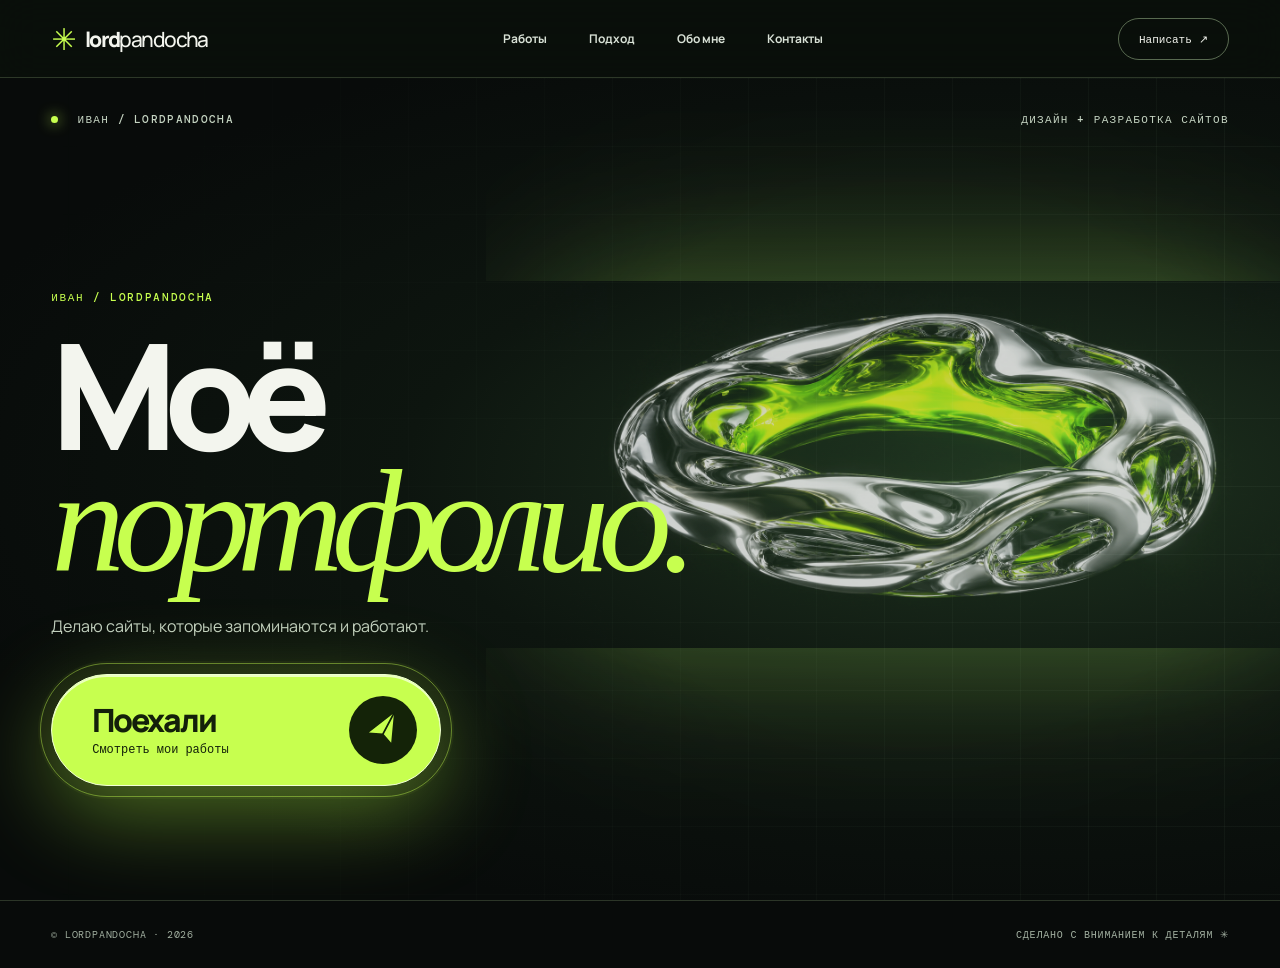
==== index.html @ b9066676 "Refine portfolio journey, flight animation and about visuals" ====
<!doctype html>
<html lang="ru">
<head>
  <meta charset="utf-8"><meta name="viewport" content="width=device-width, initial-scale=1"><meta name="theme-color" content="#080b0a">
  <meta name="description" content="Портфолио Ивана LordPandocha: дизайн и разработка сайтов. Работы WhiteGlow и ChistoDoma.">
  <title>LordPandocha — портфолио Ивана</title>
  <link rel="preconnect" href="https://fonts.googleapis.com"><link rel="preconnect" href="https://fonts.gstatic.com" crossorigin>
  <link href="https://fonts.googleapis.com/css2?family=DM+Mono:wght@400;500&family=Manrope:wght@400;500;600;700;800&display=swap" rel="stylesheet">
  <link rel="stylesheet" href="site.css?v=7"><script src="site.js?v=7" defer></script>
</head>
<body class="page-home">
  <a class="skip-link" href="#main">К содержанию</a>
  <header class="site-header"><a class="brand" href="index.html" aria-label="LordPandocha — главная"><span class="brand-star">✳</span>lord<span>pandocha</span></a><nav aria-label="Основная навигация"><a href="works.html">Работы</a><a href="approach.html">Подход</a><a href="about.html">Обо мне</a><a href="contact.html">Контакты</a></nav><a class="header-cta" href="https://t.me/LordPandocha" target="_blank" rel="noopener noreferrer">Написать ↗</a></header>
  <main id="main">
    <section class="home-hero" aria-labelledby="home-title">
      <div class="home-grid" aria-hidden="true"></div><div class="home-art" aria-hidden="true"><img src="hero-art.png" alt="" fetchpriority="high"></div>
      <div class="home-topline"><span><i></i> Иван / LordPandocha</span><span>Дизайн + разработка сайтов</span></div>
      <div class="home-center"><span class="overline">Иван / LordPandocha</span><h1 id="home-title">Моё<br><em>портфолио.</em></h1><p>Делаю сайты, которые запоминаются и работают.</p><a class="go-button" id="go-button" href="works.html" aria-label="Поехали — открыть мои работы"><span class="go-label"><strong>Поехали</strong><small>Смотреть мои работы</small></span><span class="go-plane" aria-hidden="true"><svg viewBox="0 0 64 64" fill="none"><path d="M8 31 56 8 41 56 31 38 8 31Z" fill="currentColor"/><path d="M31 38 56 8" stroke="#102008" stroke-width="3" stroke-linecap="round"/></svg></span></a></div>
    </section>
  </main>
  <footer class="site-footer"><span>© LordPandocha · 2026</span><span>Сделано с вниманием к деталям ✳</span></footer>
</body>
</html>
---- site.css ----
:root{--bg:#080b0a;--panel:#111a14;--ink:#f3f5ee;--muted:#a7b6a8;--lime:#c7ff4f;--line:#b5d69836;--mono:"DM Mono",monospace;--font:Manrope,system-ui,sans-serif}
*,*::before,*::after{box-sizing:border-box}html{scroll-behavior:smooth}body{margin:0;min-width:280px;background:var(--bg);color:var(--ink);font-family:var(--font);overflow-x:hidden}a{color:inherit}button{font:inherit}img{max-width:100%}:focus-visible{outline:2px solid var(--lime);outline-offset:5px}.skip-link{position:fixed;z-index:110;top:-80px;left:14px;padding:12px 18px;background:var(--lime);color:#0a1208;border-radius:12px}.skip-link:focus{top:12px}
.site-header{position:sticky;top:0;z-index:80;display:flex;align-items:center;justify-content:space-between;gap:22px;min-height:78px;padding:0 max(4vw,22px);border-bottom:1px solid var(--line);background:#0a100ce8;backdrop-filter:blur(20px)}.brand{display:inline-flex;align-items:center;text-decoration:none;font-size:21px;font-weight:800;letter-spacing:-.075em;white-space:nowrap}.brand>span:last-child{font-weight:500}.brand-star{margin-right:10px;color:var(--lime);font-size:30px;line-height:1;animation:spin 18s linear infinite}.site-header nav{display:flex;align-items:center;gap:6px}.site-header nav a{padding:12px 17px;border:1px solid transparent;border-radius:100px;color:#d8e1d6;text-decoration:none;font-size:12px;font-weight:700;white-space:nowrap;transition:background .25s,color .25s,border-color .25s}.site-header nav a:hover,.site-header nav a[aria-current]{background:#c7ff4f16;border-color:#c7ff4f67;color:var(--lime)}.header-cta{padding:13px 20px;border:1px solid #a7c69580;border-radius:100px;text-decoration:none;font:500 11px var(--mono);white-space:nowrap;transition:background .25s,color .25s}.header-cta:hover{background:var(--lime);color:#101809}.site-footer{display:flex;justify-content:space-between;gap:16px;padding:27px max(4vw,22px);border-top:1px solid var(--line);color:#a2b0a1;font:10px var(--mono);letter-spacing:.08em;text-transform:uppercase}.site-footer a{text-decoration:none;color:var(--lime)}
.page-home{background:#080b0a}.home-hero{position:relative;isolation:isolate;min-height:calc(100svh - 78px);padding:34px max(4vw,22px) 24px;display:flex;flex-direction:column;justify-content:space-between;overflow:hidden;background:radial-gradient(ellipse at 78% 48%,#203521 0%,#0d150f 42%,#080b0a 78%)}.home-grid{position:absolute;inset:0;z-index:-2;background-image:linear-gradient(#d7ffd50a 1px,transparent 1px),linear-gradient(90deg,#d7ffd50a 1px,transparent 1px);background-size:68px 68px;mask-image:linear-gradient(90deg,transparent,#000)}.home-art{position:absolute;z-index:-1;right:-5%;top:4%;width:min(67vw,1080px);height:86%;opacity:.8;mix-blend-mode:screen;animation:float 8s ease-in-out infinite}.home-art img{width:100%;height:100%;object-fit:contain;filter:drop-shadow(0 0 90px #abf55466);mask-image:radial-gradient(ellipse 65% 65% at center,#000 60%,transparent 100%)}.home-topline,.home-bottomline{display:flex;justify-content:space-between;gap:22px;color:#c5d4c2;font:500 11px var(--mono);letter-spacing:.12em;text-transform:uppercase}.home-topline i{display:inline-block;width:7px;height:7px;margin-right:11px;border-radius:50%;background:var(--lime);box-shadow:0 0 14px var(--lime)}.home-center{width:min(1300px,100%);margin:10vh 0 7vh}.overline,.page-label{font:500 11px var(--mono);letter-spacing:.15em;text-transform:uppercase;color:var(--lime)}.home-center h1{font-size:clamp(80px,11.5vw,185px);line-height:.82;letter-spacing:-.095em;margin:28px 0 30px;font-weight:800}.home-center h1 em,.page-intro h1 em,.about-story h1 em,.contact-hero h1 em,.why h2 em,.process-head h2 em,.approach-manifesto p em{font-family:Georgia,serif;font-weight:400;color:var(--lime);letter-spacing:-.075em}.home-center>p{max-width:440px;color:#c3d0c0;font-size:16px;line-height:1.65;margin:0 0 35px}.go-button{position:relative;display:inline-flex;align-items:center;justify-content:space-between;gap:50px;min-width:295px;min-height:94px;padding:18px 20px 18px 31px;background:var(--lime);color:#13200a;border-radius:100px;text-decoration:none;box-shadow:0 0 0 11px #c7ff4f0c,0 18px 70px #b8f85066;transition:transform .3s,box-shadow .3s}.go-button:hover{transform:translateY(-5px);box-shadow:0 0 0 18px #c7ff4f17,0 25px 90px #b8f85088}.go-label{display:flex;flex-direction:column;gap:5px}.go-label strong{font-size:24px;line-height:1;font-weight:800;letter-spacing:-.06em}.go-label small{font:500 11px var(--mono)}.go-plane{display:grid;place-items:center;width:54px;height:54px;border-radius:50%;background:#142308;color:var(--lime);font-size:29px;transition:transform .3s}.go-button:hover .go-plane{transform:rotate(35deg)}.home-bottomline{padding-top:19px;border-top:1px solid var(--line)}.home-preview{display:grid;grid-template-columns:1fr 1fr;gap:16px;width:min(1400px,92vw);margin:0 auto;padding:90px 0 120px}.home-preview a{min-height:300px;position:relative;display:flex;flex-direction:column;justify-content:space-between;padding:30px;border:1px solid #add1845c;border-radius:28px;background:linear-gradient(135deg,#24352a,#111914 75%);text-decoration:none;transition:transform .3s,border-color .3s}.home-preview a:hover{transform:translateY(-8px);border-color:var(--lime)}.home-preview a:nth-child(2){background:linear-gradient(135deg,#252c21,#121914 75%)}.home-preview a>span{font:500 11px var(--mono);color:var(--lime)}.home-preview strong{font-size:clamp(33px,4vw,65px);line-height:1.05;letter-spacing:-.07em}.home-preview b{position:absolute;right:28px;bottom:26px;color:var(--lime);font-size:45px;font-weight:400}
.flight{position:fixed;inset:0;z-index:120;overflow:hidden;pointer-events:none;visibility:hidden;background:#0e1a10}.flight.is-active{visibility:visible;animation:flight-back 1.4s ease-in-out both}.flight-lines{position:absolute;inset:-50%;background:repeating-linear-gradient(125deg,transparent 0 70px,#c7ff4f18 71px 73px,transparent 75px 145px);opacity:0}.flight.is-active .flight-lines{animation:flight-lines 1.3s ease-out both}.flight-plane{position:absolute;width:clamp(90px,13vw,190px);height:auto;left:10%;top:62%;filter:drop-shadow(0 0 35px #c7ff4fbb);transform:translate(-120vw,50vh) rotate(-24deg)}.flight.is-active .flight-plane{animation:plane-fly 1.25s cubic-bezier(.22,.8,.18,1) forwards}.flight-trail{position:absolute;left:-30%;top:70%;width:110%;height:3px;background:linear-gradient(90deg,transparent,#c7ff4f,#f5ffdf);transform:rotate(-26deg) scaleX(0);transform-origin:left;filter:drop-shadow(0 0 20px #c7ff4f)}.flight.is-active .flight-trail{animation:flight-trail 1.2s ease-out forwards}.flight-word{position:absolute;left:50%;top:48%;transform:translate(-50%,-50%) scale(.7);color:#efffe2;font-size:clamp(58px,12vw,185px);font-weight:800;letter-spacing:-.09em;white-space:nowrap;opacity:0}.flight-word span{color:var(--lime)}.flight.is-active .flight-word{animation:flight-word 1.2s ease-in-out forwards}@keyframes plane-fly{0%{transform:translate(-120vw,50vh) rotate(-24deg)}55%{transform:translate(38vw,-27vh) rotate(4deg)}100%{transform:translate(120vw,-80vh) rotate(-15deg)}}@keyframes flight-word{30%{opacity:0;transform:translate(-50%,-50%) scale(.7)}54%,78%{opacity:1;transform:translate(-50%,-50%) scale(1)}100%{opacity:0;transform:translate(-50%,-50%) scale(1.15)}}@keyframes flight-back{0%{clip-path:circle(0 at 50% 75%)}35%,80%{clip-path:circle(150% at 50% 50%)}100%{clip-path:circle(0 at 90% 0)}}@keyframes flight-lines{20%{opacity:0;transform:translate(0,0)}55%{opacity:1}100%{opacity:0;transform:translate(240px,-240px)}}@keyframes flight-trail{45%{transform:rotate(-26deg) scaleX(0);opacity:0}78%{transform:rotate(-26deg) scaleX(1);opacity:1}100%{transform:rotate(-26deg) scaleX(1);opacity:0}}@keyframes spin{to{transform:rotate(360deg)}}@keyframes float{50%{transform:translateY(-22px) rotate(-2deg)}}
.page-inner{background:radial-gradient(ellipse at 90% 12%,#17251a 0%,#080b0a 42%) fixed}.page-wrap{width:min(1400px,91vw);margin:auto;min-height:calc(100svh - 144px)}.page-kicker{display:flex;justify-content:space-between;gap:20px;padding:36px 0 18px;border-bottom:1px solid var(--line);font:500 11px var(--mono);letter-spacing:.12em;text-transform:uppercase;color:#a8bba4}.page-kicker span:first-child{color:var(--lime)}.page-intro{padding:65px 0 85px}.page-intro h1,.about-story h1,.contact-hero h1{font-size:clamp(62px,8.5vw,130px);line-height:.91;letter-spacing:-.085em;margin:0 0 26px}.page-intro p{max-width:590px;color:#b7c5b7;font-size:17px;line-height:1.7}.next-page{display:flex;align-items:center;justify-content:space-between;gap:25px;margin:30px 0 110px;padding:30px 0;border-top:1px solid var(--line)}.next-page>span{font:500 11px var(--mono);color:var(--lime);letter-spacing:.08em}.next-page>a{display:flex;align-items:center;gap:50px;text-decoration:none;font-size:clamp(24px,3vw,45px);font-weight:800;letter-spacing:-.06em}.next-page>a span{color:var(--lime)}.next-page>a:hover{color:var(--lime)}
.work-list{display:grid;gap:125px;margin-bottom:110px}.work-card{display:grid;grid-template-columns:minmax(0,1.2fr) minmax(0,.8fr);align-items:center;gap:6%}.work-card.reverse .work-image{order:2}.work-card.reverse .work-copy{order:1}.work-image{display:block;position:relative;padding:13px;overflow:hidden;border:1px solid #b2d0956b;border-radius:25px;background:#1a281d;box-shadow:0 28px 85px #0009,0 0 55px #b5fa5315;text-decoration:none;transition:transform .35s,box-shadow .35s}.work-image:hover{transform:translateY(-7px);box-shadow:0 35px 90px #000b,0 0 85px #b5fa5333}.work-browser{height:36px;display:flex;justify-content:space-between;align-items:center;color:#d5e0d2;font:500 10px var(--mono)}.browser-dots{color:#b8ed73;letter-spacing:.15em}.work-image img{display:block;width:100%;aspect-ratio:1.45/1;object-fit:cover;border-radius:12px;transition:transform .6s}.work-image:hover img{transform:scale(1.04)}.work-white img{object-position:60% 40%}.work-image::after{content:"";position:absolute;inset:50% 13px 13px;border-radius:0 0 12px 12px;background:linear-gradient(transparent,#0b150c9c);pointer-events:none}.work-image-title{position:absolute;z-index:1;left:35px;bottom:30px;font-size:clamp(28px,4vw,60px);font-weight:800;letter-spacing:-.07em;color:white}.project-tag{font:500 11px var(--mono);color:var(--lime);letter-spacing:.08em}.work-copy h2{font-size:clamp(47px,6vw,90px);letter-spacing:-.09em;line-height:1;margin:15px 0 30px}.work-copy h2 span{color:var(--lime);font-size:.37em;vertical-align:top;margin-left:10px}.work-copy p{max-width:470px;color:#b6c5b7;font-size:16px;line-height:1.7}.work-links,.about-actions,.contact-buttons{display:flex;align-items:center;gap:18px;flex-wrap:wrap;margin-top:35px}.pill-primary{display:inline-flex;align-items:center;justify-content:space-between;gap:35px;padding:17px 23px;border-radius:100px;background:var(--lime);color:#102008;text-decoration:none;font-size:13px;font-weight:800;transition:transform .25s,box-shadow .25s}.pill-primary:hover{transform:translateY(-3px);box-shadow:0 15px 40px #c7ff4f33}.pill-primary span{font-size:20px}.text-link{text-decoration:none;border-bottom:1px solid var(--lime);padding:8px 0;color:#e2f0de;font-size:13px;font-weight:700}.text-link:hover{color:var(--lime)}
.approach-manifesto{position:relative;overflow:hidden;min-height:500px;padding:36px 45px;margin-bottom:130px;border:1px solid #b5db9680;border-radius:32px;background:radial-gradient(circle at 90% 90%,#c7ff4f3d,transparent 34%),linear-gradient(135deg,#26382a,#111b15 70%);box-shadow:inset 0 1px #fff3,0 30px 95px #0008}.approach-manifesto::before{content:"";position:absolute;inset:12px;border:1px solid #e6ffd028;border-radius:23px;pointer-events:none}.approach-manifesto>span{font:500 11px var(--mono);letter-spacing:.11em;color:var(--lime)}.approach-manifesto p{position:relative;z-index:1;font-size:clamp(45px,6vw,93px);line-height:1.03;letter-spacing:-.08em;font-weight:800;margin:75px 0 30px}.approach-manifesto>b{position:absolute;right:7%;bottom:-15%;color:#c7ff4f59;font-size:300px;font-weight:400;line-height:1;animation:spin 25s linear infinite}.process{margin-bottom:105px}.process-head{display:flex;justify-content:space-between;align-items:end;gap:25px;margin-bottom:25px;flex-wrap:wrap}.process-head h2,.why h2{font-size:clamp(43px,5.5vw,78px);line-height:1;letter-spacing:-.075em;margin:14px 0 0}.process-play{min-height:52px;padding:12px 20px;border:1px solid var(--lime);border-radius:100px;background:var(--lime);color:#111d09;font-size:13px;font-weight:800;cursor:pointer}.process-play:hover{box-shadow:0 0 30px #c7ff4f88}.process-play span{margin-left:15px;font-size:20px}.process-frame{position:relative;overflow:hidden;padding:25px;border:1px solid #b0d68a7a;border-radius:30px;background:linear-gradient(145deg,#1b2a1d,#0e160f 65%);box-shadow:inset 0 1px #fff3,0 30px 100px #0007}.process-items{display:grid;grid-template-columns:repeat(3,1fr);gap:13px}.process-card{position:relative;min-height:310px;display:flex;flex-direction:column;justify-content:space-between;padding:27px;border:1px solid #afd18e5c;border-radius:20px;background:#ffffff08;transition:background .3s,border-color .3s,transform .3s}.process-card>span{font:500 11px var(--mono);color:var(--lime)}.process-card strong{margin-top:auto;font-size:clamp(39px,4vw,64px);line-height:1;letter-spacing:-.07em}.process-card strong span{color:var(--lime)}.process-card p{max-width:300px;color:#bdcabb;font-size:14px;line-height:1.6;margin:15px 0 0}.process-track{position:absolute;z-index:2;left:25px;right:25px;bottom:23px;height:3px;pointer-events:none}.process-track span{display:block;width:100%;height:100%;background:var(--lime);box-shadow:0 0 20px var(--lime);transform:scaleX(0);transform-origin:left}.process-frame.is-playing .process-track span{animation:track-fill 2.6s ease-in-out forwards}.process-frame.is-playing .process-card{animation:card-light .6s ease-out forwards}.process-frame.is-playing .process-card:nth-child(1){animation-delay:.15s}.process-frame.is-playing .process-card:nth-child(2){animation-delay:1s}.process-frame.is-playing .process-card:nth-child(3){animation-delay:1.85s}.process-note{color:#9fad9d;font:11px/1.7 var(--mono)}@keyframes track-fill{to{transform:scaleX(1)}}@keyframes card-light{to{transform:translateY(-7px);background:#c7ff4f16;border-color:#c7ff4f}}
.about-layout{display:grid;grid-template-columns:1fr 1fr;align-items:center;gap:5%;padding:90px 0 130px}.about-visual{height:min(43vw,570px);min-height:400px;position:relative;display:grid;place-items:center;overflow:hidden;border:1px solid #b4d39455;border-radius:34px;background:radial-gradient(circle,#b6fb4e2a,transparent 47%),linear-gradient(135deg,#1b2a1e,#101712)}.about-visual>span{font-size:clamp(160px,23vw,360px);color:var(--lime);line-height:1;text-shadow:0 0 90px #b5ff52aa;animation:spin 24s linear infinite}.about-visual small{position:absolute;left:30px;bottom:27px;font:500 10px var(--mono);color:#d0e3c7;letter-spacing:.11em}.about-ring{position:absolute;width:70%;height:70%;border:1px solid #c7ff4f66;border-radius:50%}.ring-one{transform:rotateX(65deg) rotate(35deg)}.ring-two{transform:rotateY(65deg) rotate(-25deg)}.about-story h1{margin:22px 0 35px}.about-story p{max-width:610px;color:#bac8ba;font-size:17px;line-height:1.7}.about-story p a{color:var(--lime);text-underline-offset:4px}.why{margin-bottom:115px}.why-list{display:grid;grid-template-columns:repeat(3,1fr);gap:14px;margin-top:45px}.why-list article{min-height:260px;padding:25px;border-top:1px solid var(--lime);background:linear-gradient(#c7ff4f0b,transparent)}.why-list article span{font:500 11px var(--mono);color:var(--lime)}.why-list article h3{font-size:28px;letter-spacing:-.06em;margin:40px 0 12px}.why-list article p{color:#b4c2b3;font-size:14px;line-height:1.65}
.contact-hero{position:relative;isolation:isolate;overflow:hidden;min-height:650px;margin:55px 0 110px;padding:60px;border:1px solid #c1e39979;border-radius:34px;background:radial-gradient(circle at 85% 45%,#c7ff4f37,transparent 35%),linear-gradient(130deg,#1d3021,#101912 67%);box-shadow:inset 0 1px #fff3,0 40px 100px #0008}.contact-hero h1{position:relative;z-index:1;margin:45px 0 25px}.contact-hero p{position:relative;z-index:1;max-width:480px;color:#cedbc8;font-size:17px;line-height:1.7}.contact-buttons{position:relative;z-index:1}.contact-main{display:flex;align-items:center;justify-content:space-between;gap:65px;min-height:75px;padding:15px 18px 15px 30px;border-radius:100px;background:var(--lime);color:#152209;text-decoration:none;font-size:16px;font-weight:800;box-shadow:0 15px 55px #c7ff4f49;transition:transform .25s}.contact-main:hover{transform:translateY(-4px)}.contact-main b{display:grid;place-items:center;width:45px;height:45px;border-radius:50%;background:#132207;color:var(--lime);font-size:24px;font-weight:400}.contact-alt{text-decoration:none;padding:18px 23px;border:1px solid #c1d6b0;border-radius:100px;font-weight:700}.contact-alt:hover{background:#ffffff18}.contact-handle{display:block;margin-top:26px;color:#9eb696;font:11px var(--mono)}.contact-orbit{position:absolute;right:-12%;top:-50%;width:850px;height:850px;border:1px solid #c7ff4f42;border-radius:50%;box-shadow:0 0 0 90px #c7ff4f08,0 0 0 180px #c7ff4f08,0 0 0 270px #c7ff4f06;animation:orbit-breathe 8s ease-in-out infinite}@keyframes orbit-breathe{50%{transform:scale(1.09)}}
@media(max-width:1000px){.site-header nav a{padding:10px 11px}.site-header{gap:10px}.header-cta{padding:11px 14px}.home-art{width:85vw;right:-25%}.work-card{grid-template-columns:1fr;gap:30px}.work-card.reverse .work-image,.work-card.reverse .work-copy{order:initial}.work-copy h2{margin-bottom:15px}.work-list{gap:95px}.about-layout{grid-template-columns:1fr;gap:50px}.about-visual{height:500px}.about-story{max-width:740px}}
@media(max-width:680px){.site-header{min-height:105px;flex-wrap:wrap;align-content:center;row-gap:2px;padding:8px 5vw}.brand{font-size:17px}.brand-star{font-size:24px}.header-cta{font-size:10px;padding:9px 12px}.site-header nav{order:3;width:100%;justify-content:space-between;gap:0}.site-header nav a{font-size:10px;padding:9px 7px}.home-hero{min-height:calc(100svh - 105px);padding:25px 5vw 18px}.home-topline{font-size:9px}.home-topline span:last-child{display:none}.home-center{margin:10vh 0 6vh}.home-center h1{font-size:clamp(67px,15vw,100px);margin:23px 0}.home-center>p{max-width:290px;font-size:13px}.home-art{width:145vw;right:-55%;top:7%;height:62%;opacity:.55}.go-button{min-width:245px;min-height:80px;padding:13px 14px 13px 25px;gap:20px}.go-label strong{font-size:22px}.go-plane{width:50px;height:50px}.home-bottomline{font-size:8px}.home-bottomline span:last-child{display:none}.home-preview{grid-template-columns:1fr;gap:10px;padding:65px 0}.home-preview a{min-height:230px}.home-preview strong{font-size:42px}.page-wrap{width:90vw}.page-kicker{font-size:9px;padding:24px 0 14px}.page-kicker span:last-child{text-align:right}.page-intro{padding:50px 0 55px}.page-intro h1,.about-story h1,.contact-hero h1{font-size:clamp(50px,12vw,75px)}.page-intro p{font-size:14px}.work-list{gap:75px}.work-image{padding:8px;border-radius:17px}.work-browser{font-size:8px;height:25px}.work-image img{aspect-ratio:1.13/1;border-radius:9px}.work-image-title{font-size:35px;left:22px;bottom:20px}.work-copy h2{font-size:48px}.work-copy p{font-size:14px}.next-page{flex-direction:column;align-items:flex-start;margin:30px 0 70px}.next-page>a{font-size:29px;gap:22px}.approach-manifesto{min-height:390px;padding:25px;margin-bottom:80px;border-radius:25px}.approach-manifesto p{font-size:clamp(42px,11vw,65px);margin-top:65px}.approach-manifesto>b{font-size:180px;right:-7%;bottom:-5%}.process-head h2,.why h2{font-size:47px}.process-play{width:100%}.process-frame{padding:15px;border-radius:23px}.process-items{grid-template-columns:1fr;gap:9px}.process-card{min-height:145px;padding:18px}.process-card strong{font-size:37px;margin-top:20px}.process-card p{font-size:12px;margin-top:7px}.process-track{left:15px;right:15px;bottom:12px}.process-note{font-size:10px}.about-layout{padding:55px 0 85px}.about-visual{height:65vw;min-height:270px;border-radius:23px}.about-visual>span{font-size:45vw}.about-story p{font-size:14px}.why-list{grid-template-columns:1fr;gap:0;margin-top:25px}.why-list article{min-height:0;padding:20px 0 30px}.why-list article h3{margin:25px 0 9px}.contact-hero{min-height:0;margin:35px 0 70px;padding:28px 20px 45px;border-radius:25px}.contact-hero h1{margin:45px 0 25px}.contact-hero p{font-size:14px}.contact-main,.contact-alt{width:100%;justify-content:space-between}.contact-main{font-size:14px;gap:15px}.contact-orbit{width:500px;height:500px;right:-85%;top:-20%}.site-footer{font-size:9px;flex-wrap:wrap}}
@media(max-width:360px){.brand{font-size:15px}.site-header nav a{font-size:9px;padding:8px 5px}.header-cta{font-size:9px}.home-center h1{font-size:64px}.page-intro h1,.about-story h1,.contact-hero h1{font-size:48px}.work-copy h2{font-size:43px}}
@media(hover:none),(pointer:coarse){.home-preview a:hover,.work-image:hover,.go-button:hover,.pill-primary:hover,.contact-main:hover{transform:none}.work-image:hover img{transform:none}}
@media(prefers-reduced-motion:reduce){html{scroll-behavior:auto}*,*::before,*::after{animation-duration:.001ms!important;animation-iteration-count:1!important;transition-duration:.001ms!important}.home-art,.about-visual>span,.approach-manifesto>b,.brand-star,.contact-orbit{animation:none!important}.flight{display:none}}
.page-hidden .home-art,.page-hidden .brand-star,.page-hidden .about-visual>span,.page-hidden .approach-manifesto>b,.page-hidden .contact-orbit,.is-offscreen{animation-play-state:paused!important}
@media(prefers-reduced-motion:reduce){.process-frame.is-playing .process-track span{transform:scaleX(1)}.process-frame.is-playing .process-card{background:#c7ff4f16;border-color:#c7ff4f}}
.page-inner{background-color:var(--bg);background-image:radial-gradient(ellipse at 90% 12%,#17251a 0%,#080b0a 45%);background-repeat:no-repeat;background-attachment:scroll}
/* Unified cinematic navigation, with native links as its fallback. */
.route-transition{position:fixed;inset:0;z-index:200;overflow:hidden;pointer-events:none;visibility:hidden;background:#0b170e;transform:translateY(101%);isolation:isolate}.route-transition.is-active{visibility:visible;animation:route-cover .78s cubic-bezier(.72,0,.2,1) both}.route-transition-grid{position:absolute;inset:0;background-image:linear-gradient(#dbffc316 1px,transparent 1px),linear-gradient(90deg,#dbffc316 1px,transparent 1px);background-size:65px 65px;mask-image:radial-gradient(ellipse at center,#000,transparent 85%)}.route-transition::before{content:"";position:absolute;left:-10%;top:38%;width:120%;height:170px;background:linear-gradient(90deg,transparent,#c7ff4f36,transparent);filter:blur(45px);transform:rotate(-17deg)}.route-transition-trail{position:absolute;left:-20%;top:70%;width:140%;height:3px;background:linear-gradient(90deg,transparent,#c7ff4f,#f5ffe4,transparent);filter:drop-shadow(0 0 15px #c7ff4f);transform:rotate(-21deg) scaleX(0);transform-origin:left}.route-transition.is-active .route-transition-trail{animation:route-trail .73s ease-out both}.route-transition-plane{position:absolute;z-index:2;left:0;top:0;width:clamp(90px,12vw,170px);height:auto;filter:drop-shadow(0 0 35px #c7ff4fbb)}.route-transition.is-active .route-transition-plane{animation:route-plane .73s cubic-bezier(.16,.7,.15,1) both}.route-transition-copy{position:absolute;z-index:1;inset:0;display:flex;flex-direction:column;align-items:center;justify-content:center;gap:20px;text-align:center;opacity:0}.route-transition.is-active .route-transition-copy{animation:route-copy .7s ease-in-out both}.route-transition-copy small{font:500 11px var(--mono);letter-spacing:.15em;color:#bed2b8}.route-transition-copy strong{font-size:clamp(58px,10vw,165px);line-height:.9;letter-spacing:-.08em;font-weight:800}.route-transition-copy strong span{color:var(--lime)}.has-arrived main{animation:route-arrive .55s cubic-bezier(.16,1,.3,1) both}@keyframes route-cover{0%{transform:translateY(101%)}55%,100%{transform:translateY(0)}}@keyframes route-plane{0%{transform:translate(-20vw,85vh) rotate(-28deg) scale(.6)}100%{transform:translate(112vw,-35vh) rotate(13deg) scale(1.2)}}@keyframes route-trail{25%{transform:rotate(-21deg) scaleX(0);opacity:0}70%{transform:rotate(-21deg) scaleX(1);opacity:1}100%{transform:rotate(-21deg) scaleX(1);opacity:0}}@keyframes route-copy{0%,30%{opacity:0;transform:translateY(26px) scale(.93)}55%,100%{opacity:1;transform:none}}@keyframes route-arrive{from{opacity:.1;transform:translateY(26px)}to{opacity:1;transform:none}}
/* The process is a cinematic route rather than three static cards. */
.process-head{align-items:end}.process-head>div{min-width:0}.process-head h2{margin:12px 0 0}.process-play{background:#c7ff4f16;color:var(--lime);border-color:#b6e88079;min-width:195px}.process-play:hover{background:var(--lime);color:#102008}.process-cinema{position:relative;height:535px;overflow:hidden;border:1px solid #b6e88b8c;border-radius:32px;background:radial-gradient(ellipse at 72% 40%,#426e2f4d,transparent 35%),radial-gradient(ellipse at 18% 90%,#446e2a36,transparent 40%),#0d170f;box-shadow:inset 0 1px #ffffff26,inset 0 0 100px #a1ef4f0a,0 30px 100px #0009;isolation:isolate}.process-cinema::before{content:"";position:absolute;inset:0;z-index:-1;background-image:linear-gradient(#e5ffcf0d 1px,transparent 1px),linear-gradient(90deg,#e5ffcf0d 1px,transparent 1px);background-size:46px 46px;mask-image:linear-gradient(#000,transparent 85%)}.process-cinema::after{content:"";position:absolute;inset:10px;z-index:3;border:1px solid #d5ffc321;border-radius:23px;pointer-events:none}.cinema-top,.cinema-bottom{position:absolute;z-index:4;left:32px;right:32px;display:flex;justify-content:space-between;align-items:center;gap:20px;color:#c9dec0;font:500 11px var(--mono);letter-spacing:.1em}.cinema-top{top:26px}.cinema-top span:first-child{display:flex;align-items:center;gap:10px}.cinema-top i{width:8px;height:8px;border-radius:50%;background:var(--lime);box-shadow:0 0 13px var(--lime)}.cinema-counter{color:var(--lime)}.cinema-map{position:absolute;left:3%;top:42px;width:94%;height:285px;overflow:visible;filter:drop-shadow(0 0 9px #c7ff4f54)}.cinema-ghost{stroke:#d4f8ae3a;stroke-width:2;stroke-dasharray:5 12;fill:none}.cinema-line{stroke:url(#cinema-gradient);stroke-width:5;stroke-linecap:round;fill:none;filter:drop-shadow(0 0 13px #c7ff4f)}.cinema-stop{fill:#c7ff4f;stroke:#f1ffe0;stroke-width:3;filter:drop-shadow(0 0 12px #c7ff4f)}.cinema-plane{opacity:0;filter:drop-shadow(0 0 12px #c7ff4f)}.process-cinema.has-started .cinema-plane{opacity:1}.cinema-scenes{position:absolute;left:5%;right:5%;top:58%;height:150px}.cinema-scene{position:absolute;inset:0;display:flex;flex-direction:column;gap:5px;opacity:0;visibility:hidden;transform:translateY(20px) scale(.97);transition:opacity .55s,transform .65s cubic-bezier(.16,1,.3,1),visibility .55s}.cinema-scene.is-current{opacity:1;visibility:visible;transform:none}.cinema-scene>span{color:var(--lime);font:500 11px var(--mono);letter-spacing:.15em}.cinema-scene strong{font-size:clamp(48px,6vw,88px);line-height:1;letter-spacing:-.08em}.cinema-scene strong em{font-family:Georgia,serif;font-weight:400;color:var(--lime)}.cinema-scene p{color:#d3e0cd;font-size:15px;margin:3px 0 0}.cinema-bottom{bottom:27px}.cinema-progress{width:34%;height:3px;background:#b9d7994d;overflow:hidden;border-radius:10px}.cinema-progress i{display:block;width:100%;height:100%;background:var(--lime);box-shadow:0 0 15px var(--lime);transform:scaleX(0);transform-origin:left}.process-summary{display:flex;justify-content:space-between;gap:10px;list-style:none;padding:0;margin:19px 0 0;counter-reset:stages}.process-summary li{flex:1;padding:12px 0;border-top:1px solid #9cbc815e;color:#aebfa7;font:500 11px var(--mono);letter-spacing:.1em;text-transform:uppercase}.process-summary li::before{counter-increment:stages;content:"0" counter(stages) " / ";color:var(--lime)}
/* Real vector brand marks in matching contact buttons. */
.contact-buttons{display:grid;grid-template-columns:repeat(2,minmax(0,1fr));max-width:710px;gap:13px}.social-button{display:flex;align-items:center;gap:17px;min-height:86px;padding:15px 21px;border:1px solid #e6ffce99;border-radius:22px;background:var(--lime);color:#102008;text-decoration:none;font-size:16px;font-weight:800;box-shadow:0 15px 48px #c7ff4f2e;transition:transform .3s,box-shadow .3s}.social-button:hover{transform:translateY(-5px);box-shadow:0 24px 62px #c7ff4f4e}.social-button img{display:block;flex:none;width:31px;height:31px}.social-button b{margin-left:auto;font-size:25px;line-height:1;font-weight:400}.contact-handle{margin-top:18px}
/* Shorter, higher-signal copy and more breathing room around actual projects. */
.page-works .page-intro{padding-bottom:58px}.page-works .page-intro p{font-size:16px}.work-copy p{max-width:390px}.about-story p{max-width:570px}.home-center>p{max-width:390px}
@media(max-width:680px){.route-transition-copy strong{font-size:clamp(48px,12vw,75px)}.route-transition-copy small{font-size:9px}.route-transition.is-active .route-transition-plane{animation-name:route-plane-mobile}.process-cinema{height:465px;border-radius:23px}.process-cinema::after{inset:7px;border-radius:16px}.cinema-top,.cinema-bottom{left:18px;right:18px;font-size:8px;letter-spacing:.04em}.cinema-top{top:19px}.cinema-map{left:-7%;top:52px;width:114%;height:230px}.cinema-scenes{left:20px;right:20px;top:59%;height:135px}.cinema-scene{transform:translateX(22px) scale(.96)}.cinema-scene strong{font-size:clamp(35px,10vw,54px);line-height:1.02}.cinema-scene p{font-size:12px;line-height:1.5}.cinema-bottom{bottom:21px}.cinema-bottom span:first-child{max-width:170px;line-height:1.4}.cinema-progress{width:28%}.process-summary{margin-top:13px}.process-summary li{font-size:9px}.contact-buttons{grid-template-columns:1fr;max-width:none}.social-button{min-height:76px;border-radius:17px}.touch-device .work-card.in-view .work-image,.touch-device .home-preview a.in-view,.touch-device .why-list article.in-view{animation:touch-enter .7s cubic-bezier(.16,1,.3,1) both}.touch-device .work-card.in-view .work-image img{animation:touch-image .9s cubic-bezier(.16,1,.3,1) both}}
@keyframes route-plane-mobile{0%{transform:translate(-35vw,83vh) rotate(-25deg) scale(.7)}100%{transform:translate(105vw,-20vh) rotate(10deg) scale(1.2)}}@keyframes touch-enter{from{opacity:.55;transform:translateY(26px) scale(.97)}to{opacity:1;transform:none}}@keyframes touch-image{from{transform:scale(1.07)}to{transform:scale(1)}}
@media(prefers-reduced-motion:reduce){.route-transition{display:none}.has-arrived main{animation:none}.cinema-scene{transition:none}.touch-device .work-card.in-view .work-image,.touch-device .home-preview a.in-view,.touch-device .why-list article.in-view,.touch-device .work-card.in-view .work-image img{animation:none}}
@media(max-width:680px){.cinema-map{left:0;width:100%}}
.route-transition.is-active{animation:route-cover-visible .98s cubic-bezier(.72,0,.2,1) both}.route-transition.is-active .route-transition-plane{animation:route-plane-visible .7s .22s cubic-bezier(.2,.7,.2,1) both}.route-transition.is-active .route-transition-trail{animation:route-trail .7s .22s ease-out both}.route-transition.is-active .route-transition-copy{animation:route-copy .7s .2s ease-in-out both}@keyframes route-cover-visible{0%{transform:translateY(101%)}28%,100%{transform:translateY(0)}}@keyframes route-plane-visible{0%{transform:translate(-30vw,75vh) rotate(-25deg) scale(.7)}50%{transform:translate(43vw,42vh) rotate(-13deg) scale(1.15)}100%{transform:translate(110vw,-25vh) rotate(10deg) scale(1.25)}}
@media(max-width:680px){.route-transition.is-active .route-transition-plane{animation-name:route-plane-mobile-visible}@keyframes route-plane-mobile-visible{0%{transform:translate(-30vw,75vh) rotate(-25deg) scale(.7)}50%{transform:translate(40vw,44vh) rotate(-13deg) scale(1.12)}100%{transform:translate(105vw,-15vh) rotate(10deg) scale(1.2)}}}
.cinema-scene{display:none;transition:none}.cinema-scene.is-current{display:flex;animation:scene-appear .48s cubic-bezier(.16,1,.3,1) both}@keyframes scene-appear{from{opacity:0;transform:translateY(24px) scale(.97)}to{opacity:1;transform:none}}
@media(max-width:680px){.cinema-scene.is-current{animation-name:scene-appear-touch}@keyframes scene-appear-touch{from{opacity:0;transform:translateX(26px) scale(.96)}to{opacity:1;transform:none}}}
@media(prefers-reduced-motion:reduce){.cinema-scene.is-current{animation:none}}
/* 2026 portfolio refinement: one clear entrance and a deliberate, readable flight. */
.page-home main{min-height:calc(100svh - 78px)}.home-center{margin:clamp(55px,9vh,130px) 0 clamp(65px,10vh,140px)}.go-button{min-width:390px;min-height:112px;padding:20px 23px 20px 40px;gap:36px;border:1px solid #f0ffd4;box-shadow:0 0 0 13px #c7ff4f0b,0 25px 90px #adf64370,inset 0 2px #ffffffa3}.go-button::before{content:"";position:absolute;inset:-12px;border:1px solid #c7ff4f6b;border-radius:inherit;animation:go-pulse 3.5s ease-in-out infinite;pointer-events:none}.go-label strong{font-size:32px}.go-label small{font-size:12px}.go-plane{width:68px;height:68px}.go-plane svg{width:38px;height:38px;transform:rotate(-12deg)}.go-button:hover .go-plane{transform:rotate(-20deg) translateX(3px)}@keyframes go-pulse{50%{inset:-19px;opacity:.35}}
.page-inner .page-wrap{padding-bottom:70px}.next-page{position:fixed;z-index:65;right:max(22px,4vw);bottom:calc(22px + env(safe-area-inset-bottom));margin:0;padding:0;border:0;filter:drop-shadow(0 15px 27px #000b)}.next-page>a{display:flex;align-items:center;gap:22px;min-height:64px;padding:9px 12px 9px 23px;border:1px solid #d7ffaeaa;border-radius:100px;background:#162917f5;backdrop-filter:blur(16px);color:#f1ffe1;text-decoration:none;font-size:15px;font-weight:800;letter-spacing:-.02em;white-space:nowrap;box-shadow:inset 0 1px #ffffff24;transition:transform .25s,background .25s,box-shadow .25s}.next-page>a:hover{transform:translateY(-4px);background:#254426;box-shadow:0 0 35px #bdfb5344}.next-page>a>span:last-child{display:grid;place-items:center;width:43px;height:43px;border-radius:50%;background:var(--lime);color:#112006;font-size:25px;font-weight:400}
.process-play[hidden]{display:none}.cinema-content{position:absolute;inset:0;transition:filter .9s,opacity .9s;filter:blur(14px);opacity:.38}.process-cinema.has-started .cinema-content{filter:none;opacity:1}.cinema-gate{position:absolute;z-index:8;inset:0;display:flex;flex-direction:column;align-items:center;justify-content:center;gap:18px;text-align:center;background:radial-gradient(ellipse at center,#0f1e13c2,#0b150caa 70%);transition:opacity .7s,visibility .7s}.cinema-gate::before{content:"";position:absolute;z-index:-1;width:min(65vw,520px);height:min(65vw,520px);border:1px solid #c7ff4f35;border-radius:50%;box-shadow:0 0 0 55px #c7ff4f0a,0 0 90px #b3f94b25;animation:gate-breathe 5s ease-in-out infinite}.cinema-gate>span{color:var(--lime);font:500 11px var(--mono);letter-spacing:.2em}.cinema-gate h3{margin:3px 0 10px;font-size:clamp(43px,5.3vw,75px);letter-spacing:-.085em;line-height:1.03}.cinema-gate h3 em{font-family:Georgia,serif;color:var(--lime);font-weight:400}.cinema-start{display:flex;align-items:center;justify-content:space-between;gap:34px;min-width:270px;min-height:69px;padding:10px 12px 10px 25px;border:1px solid #f1ffd4;border-radius:100px;background:var(--lime);color:#102008;font-size:16px;font-weight:800;cursor:pointer;box-shadow:0 0 0 10px #c7ff4f15,0 15px 55px #c7ff4f55;transition:transform .25s,box-shadow .25s}.cinema-start:hover{transform:translateY(-4px);box-shadow:0 0 0 16px #c7ff4f17,0 20px 65px #c7ff4f77}.cinema-start span{display:grid;place-items:center;width:45px;height:45px;border-radius:50%;background:#122108;color:var(--lime);font-size:26px;font-weight:400}.cinema-gate small{font:11px var(--mono);color:#cedfc3}.process-cinema.has-started .cinema-gate{opacity:0;visibility:hidden;pointer-events:none}.cinema-map{top:25px;height:320px}.cinema-plane{filter:drop-shadow(0 0 15px #c7ff4f)}.cinema-ghost{stroke-width:2.5;stroke-dasharray:5 13}.cinema-scenes{top:60%}.process-summary{margin-top:22px}.process-summary li{transition:color .4s,border-color .4s}.process-cinema.has-started ~ .process-summary li{color:#d8e9cf}@keyframes gate-breathe{50%{transform:scale(1.08);opacity:.65}}
.about-visual{background:radial-gradient(circle at 50% 48%,#305d2c77,transparent 49%),linear-gradient(150deg,#1d3121,#0b130e 70%);isolation:isolate}.about-grid{position:absolute;inset:0;background-image:linear-gradient(#c7ff4f13 1px,transparent 1px),linear-gradient(90deg,#c7ff4f13 1px,transparent 1px);background-size:36px 36px;mask-image:radial-gradient(ellipse at center,#000,transparent 75%)}.about-frame{position:absolute;width:56%;height:57%;border:1px solid #d5ffb076;border-radius:24px;background:linear-gradient(145deg,#29452a,#0b160e);box-shadow:0 32px 80px #000b,inset 0 1px #efffd851;transform:rotate(-10deg);animation:frame-float 8s ease-in-out infinite}.frame-back{width:61%;height:60%;transform:translate(19%,-9%) rotate(10deg);background:linear-gradient(145deg,#739e4380,#12251a);animation:frame-back-float 9s ease-in-out infinite}.frame-front{display:grid;place-items:center;transform:translate(-11%,8%) rotate(-10deg)}.frame-front::before{content:"";position:absolute;inset:13px;border:1px solid #dbffb035;border-radius:16px}.frame-front>span{font-size:clamp(100px,15vw,210px);font-weight:800;line-height:1;letter-spacing:-.16em;color:#f4ffe9;text-shadow:0 0 40px #b6ff5280;transform:translateX(-.08em)}.about-dot{color:var(--lime)}.about-spark{position:absolute;width:15px;height:15px;border-radius:50%;background:var(--lime);box-shadow:0 0 25px var(--lime),0 0 70px #aafa4d}.spark-one{left:19%;top:23%;animation:spark-drift 6s ease-in-out infinite}.spark-two{right:15%;bottom:27%;width:8px;height:8px;animation:spark-drift 8s ease-in-out infinite reverse}.about-visual small{z-index:2}.about-visual>span{display:none}@keyframes frame-float{50%{transform:translate(-10%,4%) rotate(-6deg)}}@keyframes frame-back-float{50%{transform:translate(20%,-14%) rotate(13deg)}}@keyframes spark-drift{50%{transform:translate(12px,-20px);opacity:.45}}
.why-list{display:block;margin-top:52px;border-bottom:1px solid #b5d69850}.why-list article{position:relative;display:grid;grid-template-columns:160px minmax(0,1fr) minmax(180px,.55fr) 40px;align-items:center;gap:24px;min-height:160px;padding:24px 20px;border-top:1px solid #b5d69869;background:transparent;transition:padding .35s,background .35s}.why-list article:hover{padding-left:38px;background:linear-gradient(90deg,#c7ff4f19,transparent 75%)}.why-list article>span{font-size:10px;letter-spacing:.08em}.why-list article h3{margin:0;font-size:clamp(28px,3.6vw,52px);letter-spacing:-.07em;line-height:1.04}.why-list article p{max-width:255px;margin:0;font-size:14px}.why-list article b{color:var(--lime);font-size:34px;font-weight:400}.why h2{margin-top:17px}
@media(max-width:680px){.page-home main{min-height:calc(100svh - 105px)}.home-hero{min-height:calc(100svh - 105px)}.home-center{margin:12vh 0 10vh}.go-button{min-width:min(100%,320px);min-height:92px;padding:14px 14px 14px 28px}.go-label strong{font-size:28px}.go-label small{font-size:10px}.go-plane{width:60px;height:60px}.go-plane svg{width:32px;height:32px}.next-page{right:15px;bottom:calc(15px + env(safe-area-inset-bottom));left:auto}.next-page>a{min-height:56px;gap:13px;padding:7px 7px 7px 18px;font-size:12px}.next-page>a>span:last-child{width:40px;height:40px;font-size:23px}.cinema-gate{padding:18px}.cinema-gate h3{font-size:clamp(35px,9vw,54px)}.cinema-start{min-width:245px;min-height:65px;font-size:14px}.cinema-map{top:45px;height:250px}.cinema-scenes{top:60%}.about-frame{border-radius:17px}.frame-front::before{inset:8px;border-radius:11px}.frame-front>span{font-size:clamp(90px,31vw,165px)}.why-list{margin-top:32px}.why-list article{grid-template-columns:1fr 30px;gap:8px;min-height:0;padding:21px 5px 23px}.why-list article>span{grid-column:1/-1;font-size:9px}.why-list article h3{font-size:clamp(29px,8vw,42px)}.why-list article p{grid-column:1;grid-row:3;font-size:12px}.why-list article b{grid-column:2;grid-row:2/4;font-size:27px}.why-list article:hover{padding-left:5px}}
@media(prefers-reduced-motion:reduce){.go-button::before,.cinema-gate::before,.about-frame,.about-spark{animation:none!important}.cinema-content{transition:none}.cinema-gate{transition:none}}
.page-hidden .about-frame,.page-hidden .about-spark,.page-hidden .cinema-gate::before,.is-offscreen.about-frame{animation-play-state:paused!important}
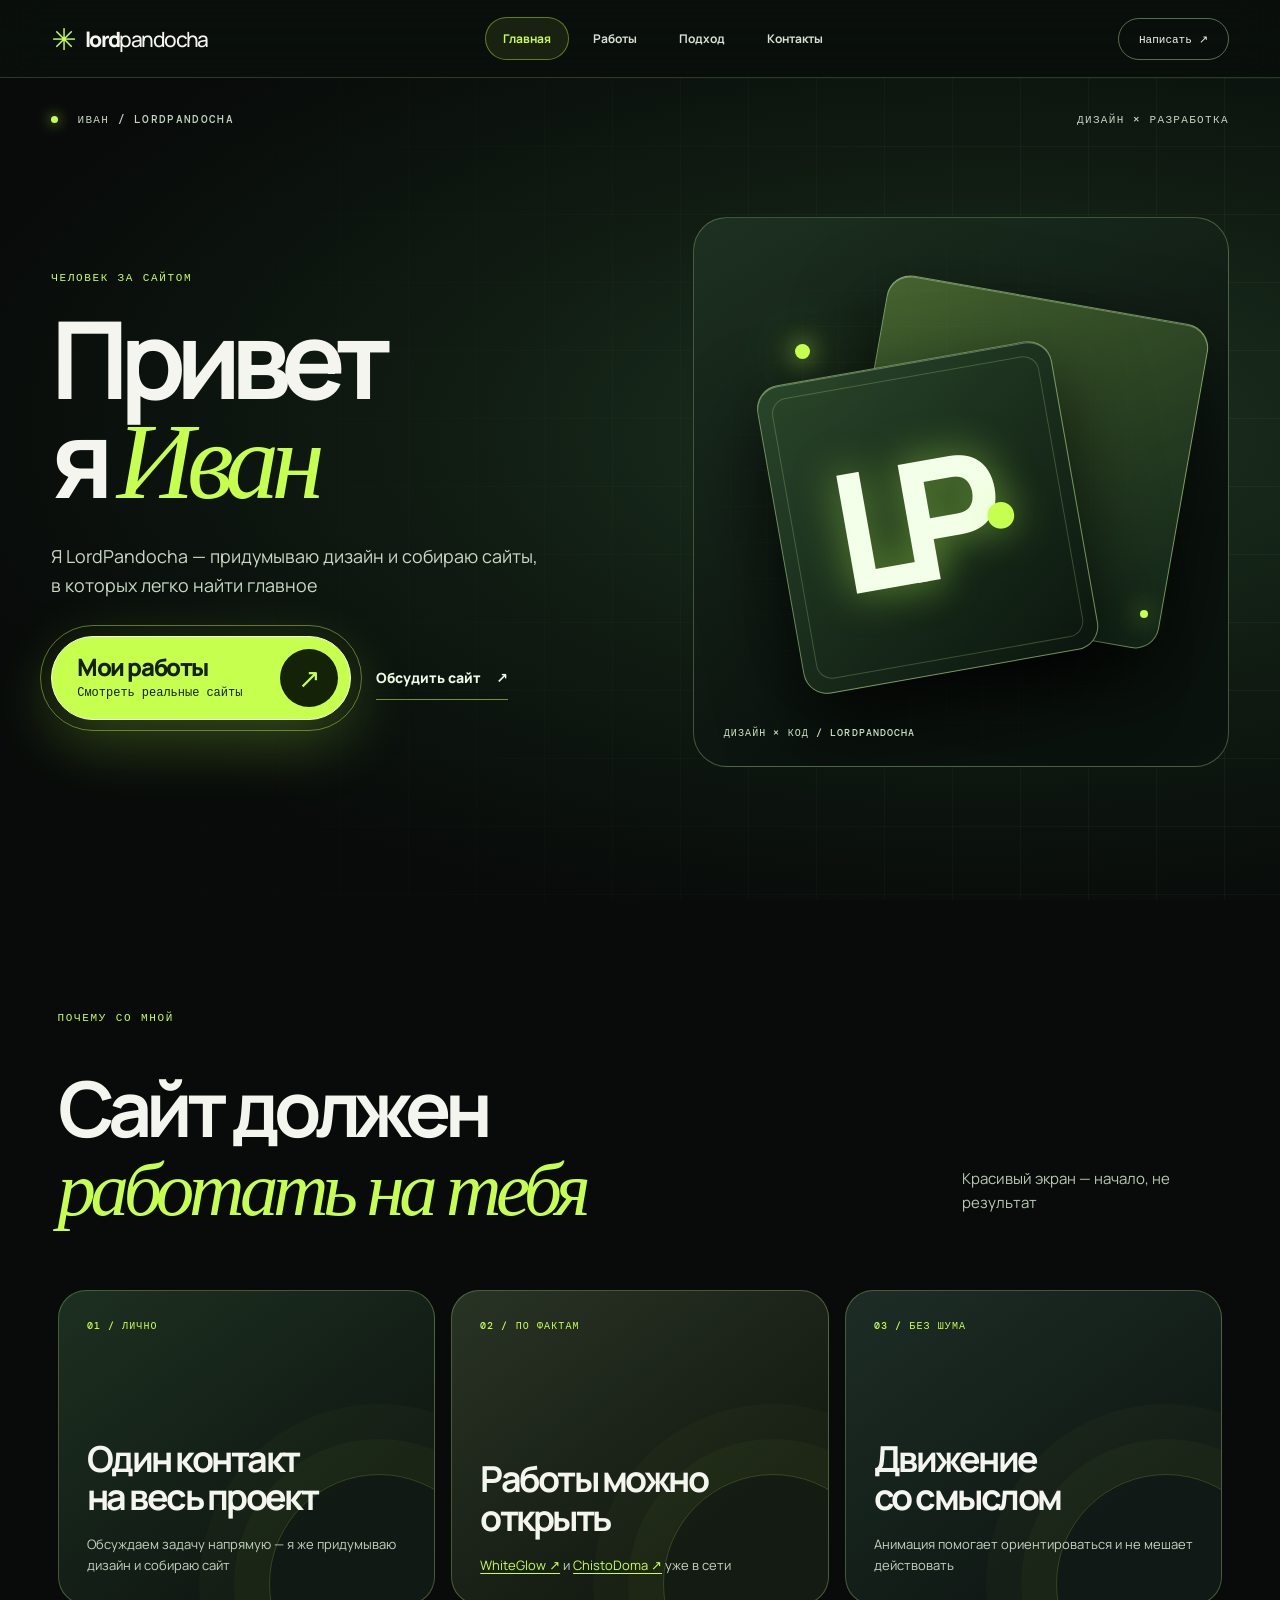
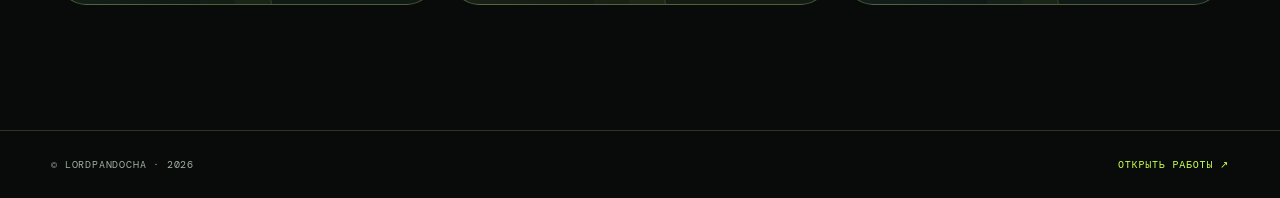
==== commit 2c59b5f6: "Move about content to home and refine flight, navigation, pricing" ====
--- a/index.html
+++ b/index.html
@@ -2,22 +2,26 @@
 <html lang="ru">
 <head>
   <meta charset="utf-8"><meta name="viewport" content="width=device-width, initial-scale=1"><meta name="theme-color" content="#080b0a">
-  <meta name="description" content="Портфолио Ивана LordPandocha: дизайн и разработка сайтов. Работы WhiteGlow и ChistoDoma.">
-  <title>LordPandocha — портфолио Ивана</title>
+  <meta name="description" content="Иван LordPandocha — дизайн и разработка сайтов, реальные проекты WhiteGlow и ChistoDoma">
+  <title>LordPandocha — Иван, дизайн и разработка сайтов</title>
   <link rel="preconnect" href="https://fonts.googleapis.com"><link rel="preconnect" href="https://fonts.gstatic.com" crossorigin>
   <link href="https://fonts.googleapis.com/css2?family=DM+Mono:wght@400;500&family=Manrope:wght@400;500;600;700;800&display=swap" rel="stylesheet">
-  <link rel="stylesheet" href="site.css?v=7"><script src="site.js?v=7" defer></script>
+  <link rel="stylesheet" href="site.css?v=8"><script src="site.js?v=8" defer></script>
 </head>
 <body class="page-home">
   <a class="skip-link" href="#main">К содержанию</a>
-  <header class="site-header"><a class="brand" href="index.html" aria-label="LordPandocha — главная"><span class="brand-star">✳</span>lord<span>pandocha</span></a><nav aria-label="Основная навигация"><a href="works.html">Работы</a><a href="approach.html">Подход</a><a href="about.html">Обо мне</a><a href="contact.html">Контакты</a></nav><a class="header-cta" href="https://t.me/LordPandocha" target="_blank" rel="noopener noreferrer">Написать ↗</a></header>
+  <header class="site-header"><a class="brand" href="index.html" aria-label="LordPandocha — главная"><span class="brand-star">✳</span>lord<span>pandocha</span></a><nav aria-label="Основная навигация"><a href="index.html" aria-current="page">Главная</a><a href="works.html">Работы</a><a href="approach.html">Подход</a><a href="contact.html">Контакты</a></nav><a class="header-cta" href="https://t.me/LordPandocha" target="_blank" rel="noopener noreferrer">Написать ↗</a></header>
   <main id="main">
-    <section class="home-hero" aria-labelledby="home-title">
-      <div class="home-grid" aria-hidden="true"></div><div class="home-art" aria-hidden="true"><img src="hero-art.png" alt="" fetchpriority="high"></div>
-      <div class="home-topline"><span><i></i> Иван / LordPandocha</span><span>Дизайн + разработка сайтов</span></div>
-      <div class="home-center"><span class="overline">Иван / LordPandocha</span><h1 id="home-title">Моё<br><em>портфолио.</em></h1><p>Делаю сайты, которые запоминаются и работают.</p><a class="go-button" id="go-button" href="works.html" aria-label="Поехали — открыть мои работы"><span class="go-label"><strong>Поехали</strong><small>Смотреть мои работы</small></span><span class="go-plane" aria-hidden="true"><svg viewBox="0 0 64 64" fill="none"><path d="M8 31 56 8 41 56 31 38 8 31Z" fill="currentColor"/><path d="M31 38 56 8" stroke="#102008" stroke-width="3" stroke-linecap="round"/></svg></span></a></div>
+    <section class="home-hero home-about" aria-labelledby="home-title">
+      <div class="home-grid" aria-hidden="true"></div>
+      <div class="home-topline"><span><i></i> Иван / LordPandocha</span><span>Дизайн × разработка</span></div>
+      <div class="home-about-layout">
+        <div class="home-about-copy"><span class="overline">ЧЕЛОВЕК ЗА САЙТОМ</span><h1 id="home-title">Привет<br>я <em>Иван</em></h1><p>Я LordPandocha — придумываю дизайн и собираю сайты, в которых легко найти главное</p><div class="home-actions"><a class="go-button" id="go-button" href="works.html" aria-label="Поехали — открыть мои работы"><span class="go-label"><strong>Мои работы</strong><small>Смотреть реальные сайты</small></span><span class="go-plane" aria-hidden="true">↗</span></a><a class="home-contact-link" href="contact.html">Обсудить сайт <span aria-hidden="true">↗</span></a></div></div>
+        <div class="about-visual home-visual" aria-hidden="true"><div class="about-grid"></div><div class="about-frame frame-back"></div><div class="about-frame frame-front"><span>LP<span class="about-dot">·</span></span></div><div class="about-spark spark-one"></div><div class="about-spark spark-two"></div><small>ДИЗАЙН × КОД / LORDPANDOCHA</small></div>
+      </div>
     </section>
+    <section class="home-why" aria-labelledby="why-title"><div class="home-why-intro"><span class="page-label">ПОЧЕМУ СО МНОЙ</span><h2 id="why-title">Сайт должен<br><em>работать на тебя</em></h2><p>Красивый экран — начало, не результат</p></div><div class="home-why-grid"><article><span>01 / ЛИЧНО</span><h3>Один контакт<br>на весь проект</h3><p>Обсуждаем задачу напрямую — я же придумываю дизайн и собираю сайт</p></article><article><span>02 / ПО ФАКТАМ</span><h3>Работы можно<br>открыть</h3><p><a href="https://whiteglow.ru/" target="_blank" rel="noopener noreferrer">WhiteGlow ↗</a> и <a href="https://chistodoma86.ru/" target="_blank" rel="noopener noreferrer">ChistoDoma ↗</a> уже в сети</p></article><article><span>03 / БЕЗ ШУМА</span><h3>Движение<br>со смыслом</h3><p>Анимация помогает ориентироваться и не мешает действовать</p></article></div></section>
   </main>
-  <footer class="site-footer"><span>© LordPandocha · 2026</span><span>Сделано с вниманием к деталям ✳</span></footer>
+  <footer class="site-footer"><span>© LordPandocha · 2026</span><a href="works.html">Открыть работы ↗</a></footer>
 </body>
 </html>
--- a/site.css
+++ b/site.css
@@ -42,3 +42,12 @@
 @media(max-width:680px){.page-home main{min-height:calc(100svh - 105px)}.home-hero{min-height:calc(100svh - 105px)}.home-center{margin:12vh 0 10vh}.go-button{min-width:min(100%,320px);min-height:92px;padding:14px 14px 14px 28px}.go-label strong{font-size:28px}.go-label small{font-size:10px}.go-plane{width:60px;height:60px}.go-plane svg{width:32px;height:32px}.next-page{right:15px;bottom:calc(15px + env(safe-area-inset-bottom));left:auto}.next-page>a{min-height:56px;gap:13px;padding:7px 7px 7px 18px;font-size:12px}.next-page>a>span:last-child{width:40px;height:40px;font-size:23px}.cinema-gate{padding:18px}.cinema-gate h3{font-size:clamp(35px,9vw,54px)}.cinema-start{min-width:245px;min-height:65px;font-size:14px}.cinema-map{top:45px;height:250px}.cinema-scenes{top:60%}.about-frame{border-radius:17px}.frame-front::before{inset:8px;border-radius:11px}.frame-front>span{font-size:clamp(90px,31vw,165px)}.why-list{margin-top:32px}.why-list article{grid-template-columns:1fr 30px;gap:8px;min-height:0;padding:21px 5px 23px}.why-list article>span{grid-column:1/-1;font-size:9px}.why-list article h3{font-size:clamp(29px,8vw,42px)}.why-list article p{grid-column:1;grid-row:3;font-size:12px}.why-list article b{grid-column:2;grid-row:2/4;font-size:27px}.why-list article:hover{padding-left:5px}}
 @media(prefers-reduced-motion:reduce){.go-button::before,.cinema-gate::before,.about-frame,.about-spark{animation:none!important}.cinema-content{transition:none}.cinema-gate{transition:none}}
 .page-hidden .about-frame,.page-hidden .about-spark,.page-hidden .cinema-gate::before,.is-offscreen.about-frame{animation-play-state:paused!important}
+/* New about-first home and clearer chapter navigation */
+.home-about{min-height:calc(100svh - 78px);padding-bottom:42px;background:radial-gradient(ellipse at 77% 43%,#1e3522 0%,#101b12 40%,#080b0a 76%)}.home-about-layout{display:grid;grid-template-columns:minmax(0,1fr) minmax(0,.92fr);align-items:center;gap:5%;width:min(1390px,100%);margin:auto}.home-about-copy{min-width:0;padding:50px 0}.home-about-copy h1{font-size:clamp(72px,8.4vw,142px);line-height:.92;letter-spacing:-.09em;margin:23px 0 30px}.home-about-copy h1 em,.home-why h2 em,.price-section h2 em{font-family:Georgia,serif;font-weight:400;color:var(--lime);letter-spacing:-.07em}.home-about-copy>p{max-width:490px;color:#cad8c4;font-size:clamp(15px,1.4vw,20px);line-height:1.6}.home-actions{display:flex;align-items:center;gap:25px;flex-wrap:wrap;margin-top:36px}.home-about .go-button{min-width:300px;min-height:83px;padding:12px 12px 12px 25px;box-shadow:0 20px 65px #adf64345}.home-about .go-label strong{font-size:24px}.home-about .go-plane{width:58px;height:58px;font-size:27px}.home-contact-link{display:inline-flex;align-items:center;gap:15px;padding:12px 0;color:#eefbe9;text-decoration:none;border-bottom:1px solid #c7ff4f8a;font-size:14px;font-weight:800}.home-contact-link:hover{color:var(--lime)}.home-visual{width:100%;height:min(43vw,560px);min-height:390px}.home-visual .frame-front>span{font-size:clamp(105px,13vw,195px)}.home-why{width:min(1400px,91vw);margin:auto;padding:110px 0 125px}.home-why-intro{display:grid;grid-template-columns:minmax(0,1fr) 260px;align-items:end;gap:30px}.home-why-intro>.page-label{grid-column:1/-1}.home-why h2{margin:15px 0 0;font-size:clamp(50px,6vw,90px);letter-spacing:-.08em;line-height:1.02}.home-why-intro>p{color:#b8c8b3;font-size:15px;line-height:1.6}.home-why-grid{display:grid;grid-template-columns:repeat(3,minmax(0,1fr));gap:16px;margin-top:60px}.home-why-grid article{position:relative;min-height:315px;display:flex;flex-direction:column;padding:28px;border:1px solid #a5c87a5b;border-radius:28px;background:linear-gradient(145deg,#1d3020,#101913 72%);overflow:hidden;transition:transform .35s,border-color .35s}.home-why-grid article::after{content:"";position:absolute;right:-55px;bottom:-90px;width:220px;height:220px;border:1px solid #c7ff4f32;border-radius:50%;box-shadow:0 0 0 35px #c7ff4f08,0 0 0 70px #c7ff4f06}.home-why-grid article:nth-child(2){background:linear-gradient(145deg,#293324,#141b12 72%)}.home-why-grid article:nth-child(3){background:linear-gradient(145deg,#1d2d25,#101915 72%)}.home-why-grid article:hover{transform:translateY(-8px);border-color:var(--lime)}.home-why-grid article>span{font:500 10px var(--mono);color:var(--lime);letter-spacing:.11em}.home-why-grid h3{position:relative;z-index:1;margin:auto 0 17px;font-size:clamp(29px,2.8vw,42px);letter-spacing:-.07em;line-height:1.08}.home-why-grid p{position:relative;z-index:1;max-width:330px;margin:0;color:#c4d3c0;font-size:13px;line-height:1.6}.home-why-grid a{color:var(--lime);text-underline-offset:3px}
+.next-page>a{min-width:235px;min-height:75px;gap:25px;padding:10px 11px 10px 22px;background:#c7ff4f;color:#102008;border:2px solid #efffda;box-shadow:0 0 0 8px #c7ff4f16,0 12px 45px #aafa4d45}.next-page>a:hover{background:#e1ffa0;color:#102008;box-shadow:0 0 0 14px #c7ff4f1c,0 20px 55px #aafa4d6b}.next-page-copy{display:flex;flex-direction:column;gap:2px;color:#253818;font:500 10px var(--mono);letter-spacing:.02em;text-transform:uppercase}.next-page-copy strong{color:#0e1b08;font:800 17px var(--font);text-transform:none;letter-spacing:-.03em}.next-page>a>span:last-child{width:50px;height:50px;background:#152509;color:var(--lime);font-size:28px}
+.route-flight-map{position:absolute;z-index:2;inset:0;width:100%;height:100%;overflow:visible}.route-flight-ghost{fill:none;stroke:#c7ff4f3d;stroke-width:1.4;stroke-dasharray:4 13}.route-flight-line{fill:none;stroke:var(--lime);stroke-width:3.5;stroke-linecap:round;filter:drop-shadow(0 0 10px #c7ff4f)}.route-flight-plane{filter:drop-shadow(0 0 17px #c7ff4f)}.route-transition-copy{z-index:3;pointer-events:none}.route-transition.is-active .route-transition-copy{animation:route-copy-new 1.5s ease both}@keyframes route-copy-new{0%,25%{opacity:0;transform:translateY(24px)}43%,85%{opacity:1;transform:none}100%{opacity:0;transform:translateY(-18px)}}
+.cinema-map{filter:drop-shadow(0 0 10px #9af34a66)}.cinema-ghost{stroke:#c9eeb548;stroke-dasharray:2 11}.cinema-line{stroke-width:4}.cinema-plane{filter:drop-shadow(0 0 10px #c7ff4f)}.cinema-gate::before{width:min(54vw,400px);height:min(54vw,400px);box-shadow:0 0 0 24px #c7ff4f0b,0 0 80px #b3f94b25}
+.price-section{padding:35px 0 130px}.price-layout{display:grid;grid-template-columns:1fr minmax(0,.7fr);gap:8%;align-items:end;margin-top:25px;padding:45px;border:1px solid #bde4938c;border-radius:32px;background:radial-gradient(circle at 18% 110%,#c7ff4f25,transparent 45%),linear-gradient(135deg,#203423,#101a13 75%);box-shadow:inset 0 1px #ffffff30,0 25px 75px #0006}.price-section h2{margin:0 0 20px;font-size:clamp(54px,6vw,95px);letter-spacing:-.09em;line-height:.98}.price-caption{color:#c2d5b7;font:11px var(--mono);letter-spacing:.08em;text-transform:uppercase}.price-detail p{max-width:340px;color:#d1dfc8;font-size:15px;line-height:1.6}.price-detail .pill-primary{margin-top:19px}
+@media(max-width:1000px){.home-about-layout{grid-template-columns:1fr 1fr;gap:3%}.home-about-copy h1{font-size:clamp(68px,9vw,100px)}.home-actions{gap:18px}.home-visual{min-height:340px}.home-why-grid article{min-height:290px}}
+@media(max-width:680px){.home-about{min-height:0;padding:24px 5vw 60px}.home-about-layout{grid-template-columns:1fr;gap:20px}.home-about-copy{padding:55px 0 0}.home-about-copy h1{font-size:clamp(68px,15vw,98px);margin:22px 0}.home-about-copy>p{font-size:14px;max-width:350px}.home-actions{margin-top:30px;gap:18px}.home-about .go-button{min-width:min(100%,310px);min-height:78px}.home-visual{height:78vw;min-height:290px;max-height:420px}.home-visual .frame-front>span{font-size:clamp(90px,29vw,155px)}.home-why{padding:75px 0 100px}.home-why-intro{grid-template-columns:1fr;gap:5px}.home-why h2{font-size:clamp(43px,10vw,68px)}.home-why-intro>p{font-size:13px}.home-why-grid{grid-template-columns:1fr;margin-top:32px;gap:11px}.home-why-grid article{min-height:240px;padding:23px}.home-why-grid h3{font-size:34px}.next-page>a{min-width:198px;min-height:63px;gap:13px;padding:7px 8px 7px 17px}.next-page-copy{font-size:8px}.next-page-copy strong{font-size:15px}.next-page>a>span:last-child{width:43px;height:43px;font-size:24px}.price-section{padding:15px 0 100px}.price-layout{grid-template-columns:1fr;gap:30px;padding:28px 22px;border-radius:24px}.price-section h2{font-size:clamp(49px,11vw,69px)}.price-detail p{font-size:13px}}
+@media(prefers-reduced-motion:reduce){.home-why-grid article{transition:none}.route-flight-map{display:none}}
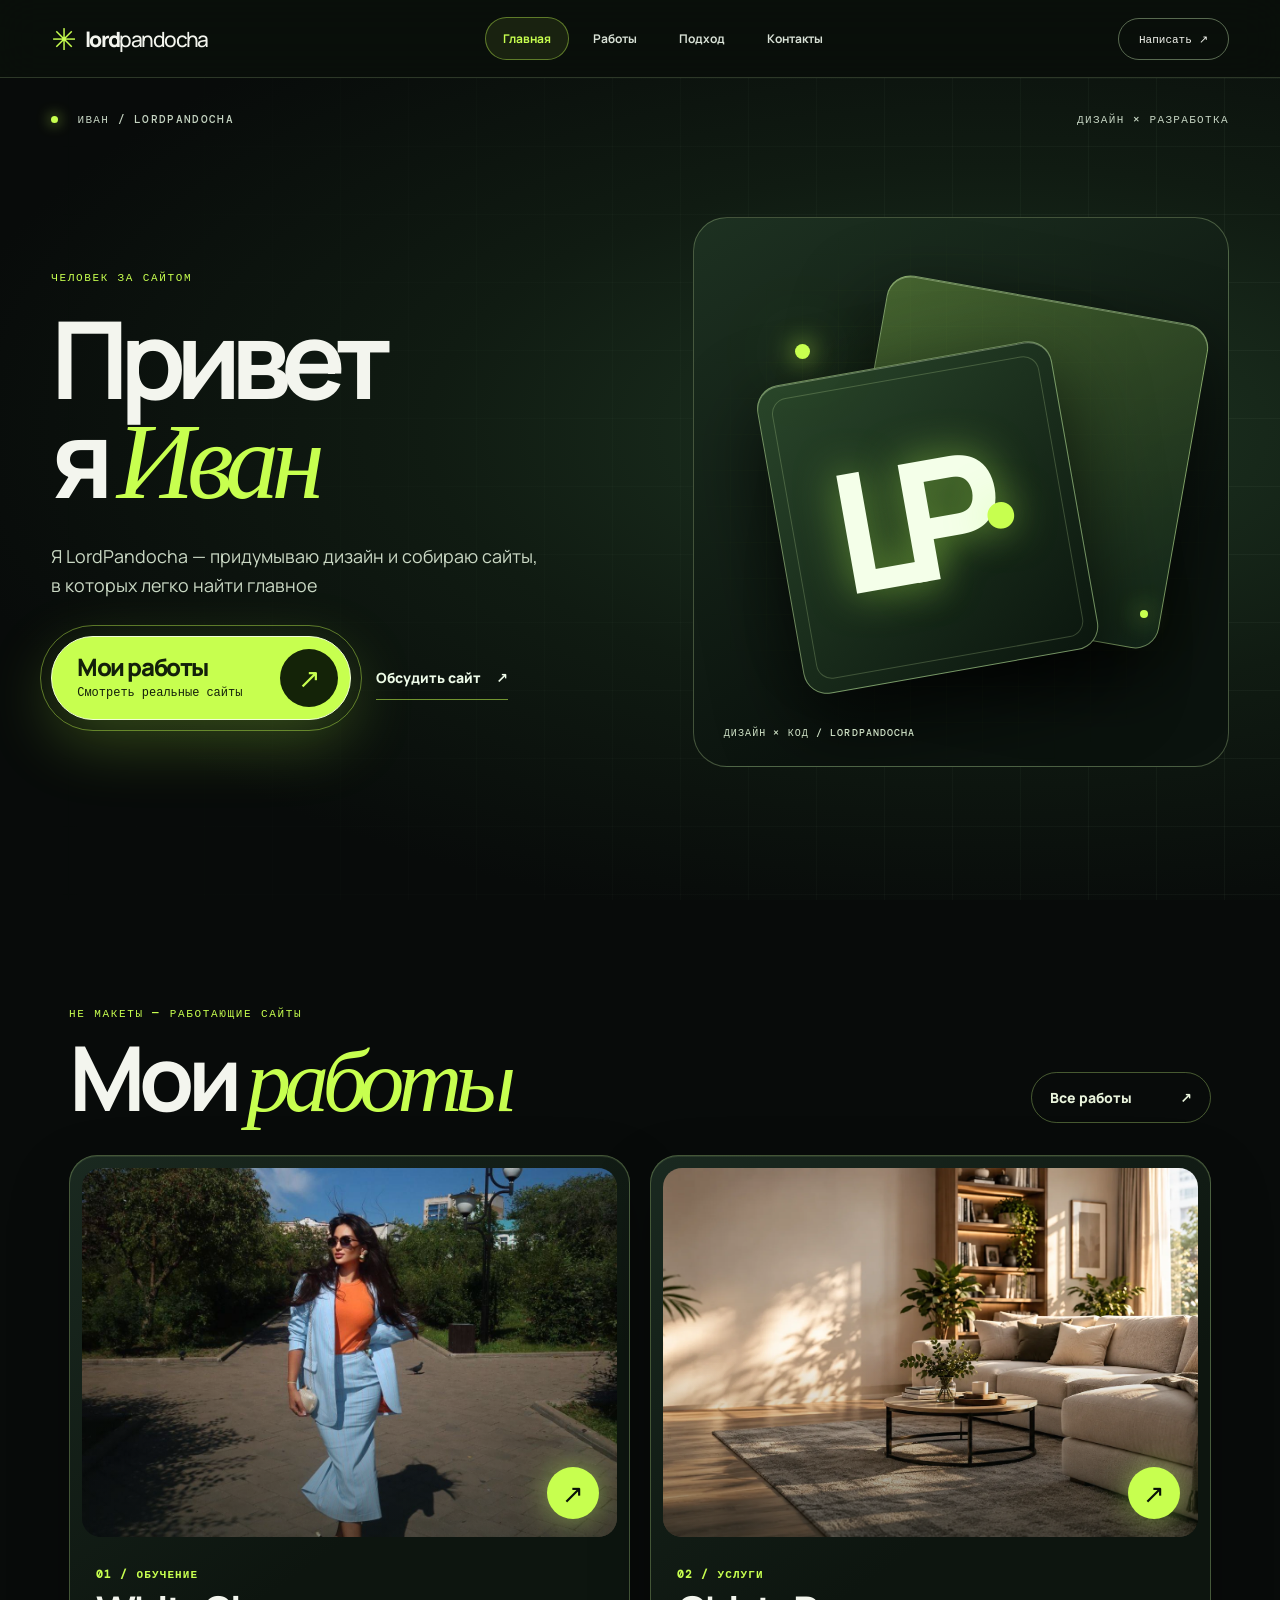
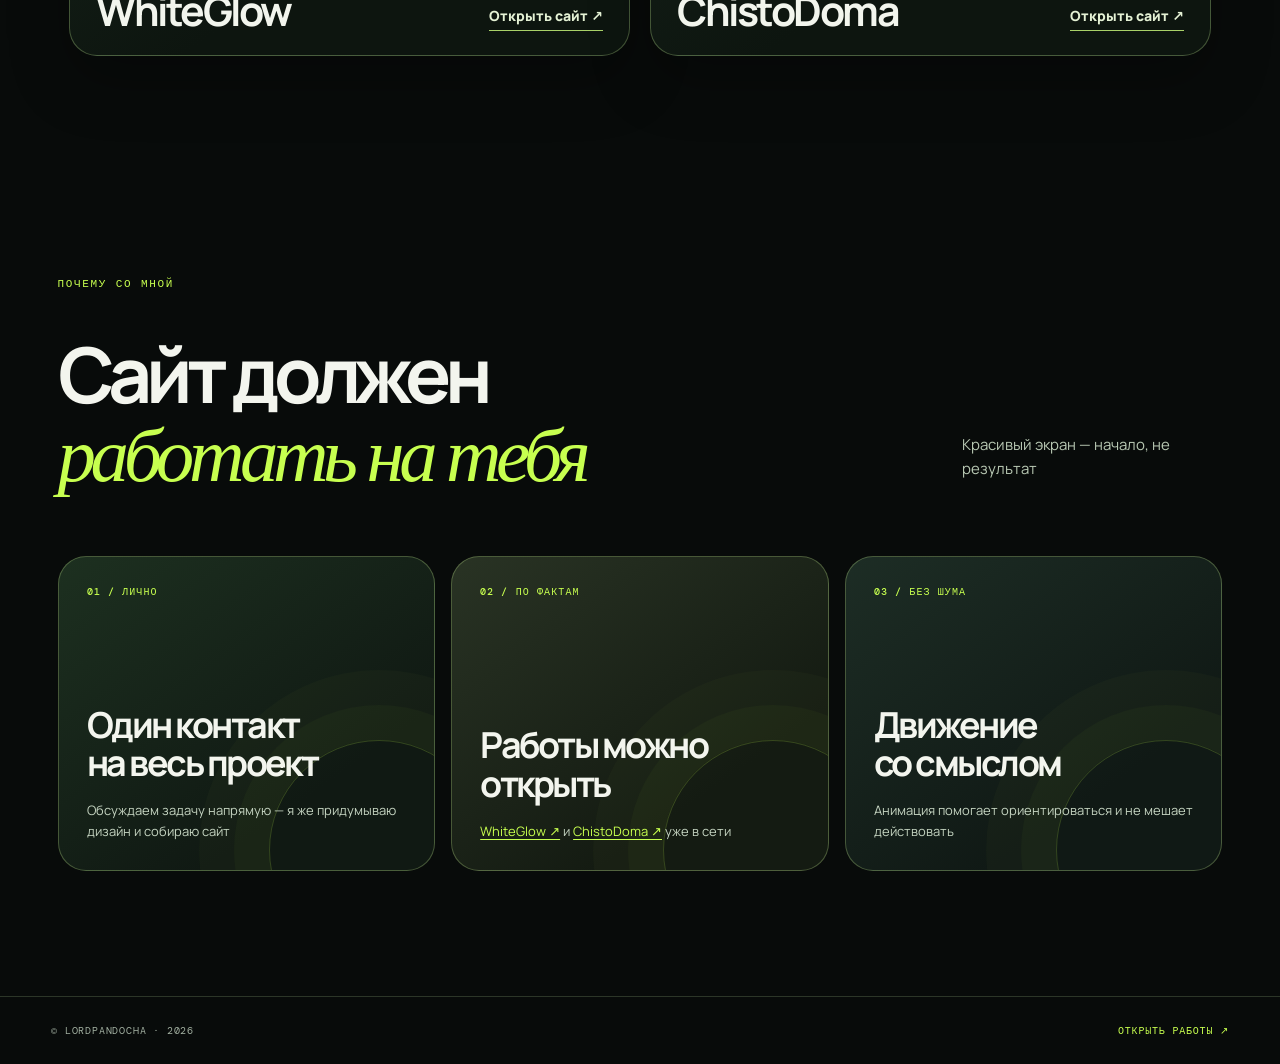
==== commit 8be9c199: "Show real projects on portfolio homepage" ====
--- a/index.html
+++ b/index.html
@@ -6,7 +6,7 @@
   <title>LordPandocha — Иван, дизайн и разработка сайтов</title>
   <link rel="preconnect" href="https://fonts.googleapis.com"><link rel="preconnect" href="https://fonts.gstatic.com" crossorigin>
   <link href="https://fonts.googleapis.com/css2?family=DM+Mono:wght@400;500&family=Manrope:wght@400;500;600;700;800&display=swap" rel="stylesheet">
-  <link rel="stylesheet" href="site.css?v=8"><script src="site.js?v=8" defer></script>
+  <link rel="stylesheet" href="site.css?v=16"><script src="site.js?v=8" defer></script>
 </head>
 <body class="page-home">
   <a class="skip-link" href="#main">К содержанию</a>
@@ -20,6 +20,13 @@
         <div class="about-visual home-visual" aria-hidden="true"><div class="about-grid"></div><div class="about-frame frame-back"></div><div class="about-frame frame-front"><span>LP<span class="about-dot">·</span></span></div><div class="about-spark spark-one"></div><div class="about-spark spark-two"></div><small>ДИЗАЙН × КОД / LORDPANDOCHA</small></div>
       </div>
     </section>
+    <section class="home-featured" aria-labelledby="featured-title">
+      <div class="home-featured-heading"><div><span class="page-label">НЕ МАКЕТЫ — РАБОТАЮЩИЕ САЙТЫ</span><h2 id="featured-title">Мои <em>работы</em></h2></div><a href="works.html" class="featured-all">Все работы <span aria-hidden="true">↗</span></a></div>
+      <div class="featured-grid">
+        <article class="featured-card featured-white"><a class="featured-media" href="https://whiteglow.ru/" target="_blank" rel="noopener noreferrer" aria-label="Открыть сайт WhiteGlow"><img src="whiteglow-project.jpg" alt="Фотография Марии на сайте WhiteGlow" loading="lazy"><span class="featured-open" aria-hidden="true">↗</span></a><div class="featured-meta"><div><span>01 / ОБУЧЕНИЕ</span><h3>WhiteGlow</h3></div><a href="https://whiteglow.ru/" target="_blank" rel="noopener noreferrer">Открыть сайт ↗</a></div></article>
+        <article class="featured-card featured-chisto"><a class="featured-media" href="https://chistodoma86.ru/" target="_blank" rel="noopener noreferrer" aria-label="Открыть сайт ChistoDoma"><img src="chistodoma-project.webp" alt="Фотография с сайта сервиса ChistoDoma" loading="lazy"><span class="featured-open" aria-hidden="true">↗</span></a><div class="featured-meta"><div><span>02 / УСЛУГИ</span><h3>ChistoDoma</h3></div><a href="https://chistodoma86.ru/" target="_blank" rel="noopener noreferrer">Открыть сайт ↗</a></div></article>
+      </div>
+    </section>
     <section class="home-why" aria-labelledby="why-title"><div class="home-why-intro"><span class="page-label">ПОЧЕМУ СО МНОЙ</span><h2 id="why-title">Сайт должен<br><em>работать на тебя</em></h2><p>Красивый экран — начало, не результат</p></div><div class="home-why-grid"><article><span>01 / ЛИЧНО</span><h3>Один контакт<br>на весь проект</h3><p>Обсуждаем задачу напрямую — я же придумываю дизайн и собираю сайт</p></article><article><span>02 / ПО ФАКТАМ</span><h3>Работы можно<br>открыть</h3><p><a href="https://whiteglow.ru/" target="_blank" rel="noopener noreferrer">WhiteGlow ↗</a> и <a href="https://chistodoma86.ru/" target="_blank" rel="noopener noreferrer">ChistoDoma ↗</a> уже в сети</p></article><article><span>03 / БЕЗ ШУМА</span><h3>Движение<br>со смыслом</h3><p>Анимация помогает ориентироваться и не мешает действовать</p></article></div></section>
   </main>
   <footer class="site-footer"><span>© LordPandocha · 2026</span><a href="works.html">Открыть работы ↗</a></footer>
--- a/site.css
+++ b/site.css
@@ -51,3 +51,120 @@
 @media(max-width:1000px){.home-about-layout{grid-template-columns:1fr 1fr;gap:3%}.home-about-copy h1{font-size:clamp(68px,9vw,100px)}.home-actions{gap:18px}.home-visual{min-height:340px}.home-why-grid article{min-height:290px}}
 @media(max-width:680px){.home-about{min-height:0;padding:24px 5vw 60px}.home-about-layout{grid-template-columns:1fr;gap:20px}.home-about-copy{padding:55px 0 0}.home-about-copy h1{font-size:clamp(68px,15vw,98px);margin:22px 0}.home-about-copy>p{font-size:14px;max-width:350px}.home-actions{margin-top:30px;gap:18px}.home-about .go-button{min-width:min(100%,310px);min-height:78px}.home-visual{height:78vw;min-height:290px;max-height:420px}.home-visual .frame-front>span{font-size:clamp(90px,29vw,155px)}.home-why{padding:75px 0 100px}.home-why-intro{grid-template-columns:1fr;gap:5px}.home-why h2{font-size:clamp(43px,10vw,68px)}.home-why-intro>p{font-size:13px}.home-why-grid{grid-template-columns:1fr;margin-top:32px;gap:11px}.home-why-grid article{min-height:240px;padding:23px}.home-why-grid h3{font-size:34px}.next-page>a{min-width:198px;min-height:63px;gap:13px;padding:7px 8px 7px 17px}.next-page-copy{font-size:8px}.next-page-copy strong{font-size:15px}.next-page>a>span:last-child{width:43px;height:43px;font-size:24px}.price-section{padding:15px 0 100px}.price-layout{grid-template-columns:1fr;gap:30px;padding:28px 22px;border-radius:24px}.price-section h2{font-size:clamp(49px,11vw,69px)}.price-detail p{font-size:13px}}
 @media(prefers-reduced-motion:reduce){.home-why-grid article{transition:none}.route-flight-map{display:none}}
+/* Scroll-controlled particle build — confined to the Approach scene */
+.process-scroll{position:relative;height:270vh;margin-bottom:90px}.process-sticky{position:sticky;top:96px}.process-scroll .process-head{align-items:end}.scroll-cue{display:inline-flex;align-items:center;gap:13px;color:#d9edcb;font:500 11px var(--mono);letter-spacing:.13em}.scroll-cue span{display:grid;place-items:center;width:40px;height:40px;border:1px solid #c7ff4f8c;border-radius:50%;color:var(--lime);font:24px var(--font)}.build-cinema{height:550px;--site-opacity:0;--particle-opacity:1;--build-progress:0;background:radial-gradient(ellipse at 50% 30%,#243e2670,transparent 51%),#0b140e}.build-cinema .cinema-top,.build-cinema .cinema-bottom{z-index:5}.build-cinema .cinema-scenes{top:67%;left:5%;right:5%}.build-stage{position:absolute;inset:50px 5% 165px;display:grid;place-items:center}.build-aura{position:absolute;width:min(68%,670px);height:90%;border-radius:50%;background:#c7ff4f1c;filter:blur(66px);opacity:calc(.3 + var(--build-progress) * .7);transform:scale(calc(.7 + var(--build-progress) * .35))}.build-browser{position:relative;width:min(78%,780px);height:280px;border:1px solid #d7fbc273;border-radius:18px;background:linear-gradient(145deg,#233c27,#0f1b12 75%);box-shadow:0 25px 80px #000a,0 0 65px #a9ee4b22,inset 0 1px #ffffff37;overflow:hidden;transform:translateY(calc((1 - var(--build-progress)) * 16px)) scale(calc(.9 + var(--build-progress) * .1));opacity:calc(.6 + var(--build-progress) * .4)}.build-chrome{display:flex;align-items:center;justify-content:space-between;height:37px;padding:0 17px;border-bottom:1px solid #c7ff4f40;color:#d8efc9;font:500 10px var(--mono);letter-spacing:.03em}.build-chrome span:first-child{color:var(--lime);letter-spacing:.16em}.build-particles{position:absolute;inset:37px 0 0;width:100%;height:calc(100% - 37px);opacity:var(--particle-opacity)}.build-ui{position:absolute;inset:37px 0 0;display:grid;grid-template-columns:1.15fr .85fr;gap:8%;align-items:center;padding:29px 35px;opacity:var(--site-opacity);transform:translateY(calc((1 - var(--site-opacity)) * 20px))}.build-ui-copy{display:flex;flex-direction:column;gap:13px}.build-ui-copy i{width:62px;height:7px;border-radius:8px;background:var(--lime)}.build-ui-copy b{display:block;width:90%;height:24px;border-radius:5px;background:#efffe7;box-shadow:0 0 18px #d4ffbd38}.build-ui-copy b:nth-of-type(2){width:72%}.build-ui-copy small{display:block;width:58%;height:10px;margin-top:6px;border-radius:4px;background:#c8dfbf9c}.build-ui-visual{position:relative;height:150px;border:1px solid #baff8e9d;border-radius:15px;background:radial-gradient(circle at 80% 20%,#baff7d6b,#365e37 40%,#1d3522 75%);overflow:hidden}.build-ui-visual::before{content:"";position:absolute;left:-17%;top:58%;width:140%;height:2px;background:var(--lime);transform:rotate(-24deg);box-shadow:0 0 25px var(--lime)}.build-ui-visual span{position:absolute;width:55px;height:55px;border:1px solid #d9ffc5aa;border-radius:50%;box-shadow:0 0 22px #c7ff4f48}.build-ui-visual span:nth-child(1){left:17%;top:17%}.build-ui-visual span:nth-child(2){right:12%;bottom:-16%}.build-ui-visual span:nth-child(3){width:12px;height:12px;right:22%;top:18%;background:var(--lime)}.build-ui-cta{position:absolute;left:35px;bottom:27px;width:98px;height:23px;border-radius:20px;background:var(--lime);box-shadow:0 0 17px #c7ff4f88}.build-orbit{position:absolute;width:15px;height:15px;border-radius:50%;background:var(--lime);box-shadow:0 0 18px #c7ff4f,0 0 45px #aafa4d;opacity:calc(.7 - var(--site-opacity) * .5)}.orbit-a{left:10%;top:21%;transform:translate(calc(var(--build-progress) * 95px),calc(var(--build-progress) * 35px))}.orbit-b{right:9%;bottom:24%;width:8px;height:8px;transform:translate(calc(var(--build-progress) * -75px),calc(var(--build-progress) * -27px))}.build-cinema .cinema-scene strong{font-size:clamp(46px,5vw,75px)}.build-cinema .cinema-progress{width:37%}
+@media(max-width:680px){.process-scroll{height:255vh;margin-bottom:75px}.process-sticky{top:111px}.scroll-cue{font-size:8px;gap:7px}.scroll-cue span{width:32px;height:32px;font-size:18px}.process-scroll .process-head h2{font-size:clamp(38px,10vw,48px)}.build-cinema{height:530px}.build-stage{inset:50px 2% 170px}.build-browser{width:94%;height:230px;border-radius:15px}.build-chrome{height:32px;padding:0 10px;font-size:7px}.build-particles,.build-ui{top:32px;height:calc(100% - 32px)}.build-ui{inset:32px 0 0;gap:5%;padding:18px}.build-ui-copy{gap:9px}.build-ui-copy b{height:17px}.build-ui-copy i{width:35px;height:5px}.build-ui-copy small{height:7px}.build-ui-visual{height:125px}.build-ui-cta{left:18px;bottom:17px;width:72px;height:17px}.build-cinema .cinema-scenes{top:65%;left:20px;right:20px}.build-cinema .cinema-scene strong{font-size:clamp(35px,9vw,49px)}.build-cinema .cinema-bottom span:first-child{max-width:155px}}
+@media(prefers-reduced-motion:reduce){.process-scroll{height:auto}.process-sticky{position:static}.build-cinema{--site-opacity:1;--particle-opacity:0;--build-progress:1}.build-particles,.build-orbit{display:none}}
+/* Direct, reliable build stages replace the long scroll trap */
+.process-scroll{height:auto;margin-bottom:130px}.process-sticky{position:static}.build-cinema{height:550px;--site-opacity:1;--build-progress:1;touch-action:pan-y}.build-cinema .build-browser{opacity:1;transform:none;transition:transform .65s cubic-bezier(.16,1,.3,1),box-shadow .65s}.build-cinema .build-ui{opacity:1;transform:none}.build-cinema .build-aura{opacity:.6;transform:none;transition:opacity .6s}.build-cinema .build-orbit{opacity:.75;transition:transform .65s,opacity .65s}.build-scanline{position:absolute;inset:-50% auto auto -25%;width:25%;height:180%;background:linear-gradient(90deg,transparent,#d7ffb029,transparent);transform:rotate(20deg) translateX(-300%);pointer-events:none}.build-cinema[data-stage="1"] .build-scanline{animation:build-sweep 1s ease-out both}.build-cinema[data-stage="2"] .build-scanline{animation:build-sweep 1.2s ease-out both}@keyframes build-sweep{to{transform:rotate(20deg) translateX(700%)}}
+.build-cinema .build-ui-copy b,.build-cinema .build-ui-copy i,.build-cinema .build-ui-copy small,.build-cinema .build-ui-visual,.build-cinema .build-ui-cta{transition:background .7s,border-color .7s,box-shadow .7s,opacity .7s,transform .7s}.build-cinema[data-stage="0"] .build-browser{border-color:#8bbd7980;background:linear-gradient(145deg,#16291c,#0b150f)}.build-cinema[data-stage="0"] .build-ui-copy b,.build-cinema[data-stage="0"] .build-ui-copy i,.build-cinema[data-stage="0"] .build-ui-copy small{background:#d2f1c520;border:1px dashed #c7ff4f7a;box-shadow:none}.build-cinema[data-stage="0"] .build-ui-visual{background:linear-gradient(#c7ff4f16 1px,transparent 1px),linear-gradient(90deg,#c7ff4f16 1px,transparent 1px),#142419;background-size:25px 25px;border-style:dashed;border-color:#c7ff4f72}.build-cinema[data-stage="0"] .build-ui-visual::before,.build-cinema[data-stage="0"] .build-ui-visual span{opacity:.16}.build-cinema[data-stage="0"] .build-ui-cta{background:transparent;border:1px dashed var(--lime);box-shadow:none}.build-cinema[data-stage="1"] .build-ui-visual{background:radial-gradient(circle at 80% 20%,#baff7d4e,#365e37 40%,#1d3522 75%)}.build-cinema[data-stage="1"] .build-ui-copy b{background:#e9ffe3b5}.build-cinema[data-stage="1"] .build-ui-cta{background:#c7ff4f71}.build-cinema[data-stage="1"] .build-browser{transform:translateY(-4px);box-shadow:0 32px 90px #000b,0 0 70px #a9ee4b2e}.build-cinema[data-stage="2"] .build-browser{transform:translateY(-8px) scale(1.02);box-shadow:0 35px 90px #000b,0 0 85px #a9ee4b4a}.build-cinema[data-stage="2"] .build-aura{opacity:1}.build-cinema[data-stage="2"] .build-ui-visual{border-color:#d6ffa9;background:radial-gradient(circle at 80% 20%,#baff7d8c,#3a6c3b 43%,#1c3521 75%)}.build-cinema[data-stage="2"] .build-ui-cta{background:var(--lime);box-shadow:0 0 28px #c7ff4fb3}.build-cinema .cinema-progress i{transition:transform .55s cubic-bezier(.16,1,.3,1)}.build-controls{display:grid;grid-template-columns:repeat(3,minmax(0,1fr));gap:12px;margin-top:18px}.build-step{display:flex;align-items:center;gap:14px;min-height:75px;padding:15px 19px;border:1px solid #a9c88a69;border-radius:18px;background:#101912;color:#d4e4cf;text-align:left;cursor:pointer;transition:background .35s,border-color .35s,transform .35s,box-shadow .35s}.build-step:hover{transform:translateY(-3px);border-color:#c7ff4f}.build-step.is-current{background:linear-gradient(135deg,#294229,#17281a);border-color:var(--lime);box-shadow:0 0 30px #aafa4d22}.build-step>span{color:var(--lime);font:500 11px var(--mono)}.build-step strong{font-size:17px;font-weight:800}.build-step i{margin-left:auto;color:var(--lime);font-size:22px;font-style:normal}.process-scroll .scroll-cue{color:var(--lime)}
+@media(max-width:680px){.process-scroll{height:auto;margin-bottom:95px}.build-cinema{height:520px}.build-controls{gap:7px;margin-top:10px}.build-step{min-height:64px;flex-direction:column;align-items:flex-start;justify-content:center;gap:2px;padding:10px 12px;border-radius:13px}.build-step>span{font-size:8px}.build-step strong{font-size:13px}.build-step i{display:none}.process-scroll .scroll-cue{font-size:8px}.build-cinema .build-browser{width:92%}}
+@media(prefers-reduced-motion:reduce){.build-cinema .build-browser,.build-cinema .build-ui-copy b,.build-cinema .build-ui-copy i,.build-cinema .build-ui-copy small,.build-cinema .build-ui-visual,.build-cinema .build-ui-cta,.build-cinema .cinema-progress i,.build-step{transition:none}.build-scanline{display:none}}
+.process-scroll{scroll-margin-top:100px}.page-approach .next-page{bottom:calc(10px + env(safe-area-inset-bottom))}.page-approach .next-page>a{min-width:155px;min-height:55px;gap:10px;padding:6px 7px 6px 15px}.page-approach .next-page-copy{font-size:0}.page-approach .next-page-copy strong{font-size:14px}.page-approach .next-page>a>span:last-child{width:39px;height:39px;font-size:22px}
+
+/* One continuous light route, with a real play state and touch-friendly stages. */
+.signal-cinema{height:550px;background:radial-gradient(ellipse at 49% 38%,#294a2640,transparent 43%),linear-gradient(145deg,#101d11,#0a120d 75%)}
+.signal-art{position:absolute;inset:64px 3.5% 150px;overflow:hidden}
+.signal-art::before{content:"";position:absolute;inset:0;background:linear-gradient(#c7ff4f0b 1px,transparent 1px),linear-gradient(90deg,#c7ff4f0b 1px,transparent 1px);background-size:38px 38px;mask-image:radial-gradient(ellipse,#000 20%,transparent 78%)}
+.signal-glow{position:absolute;top:5%;left:29%;width:45%;height:75%;background:#baff4c1b;filter:blur(78px);border-radius:50%;pointer-events:none}
+.signal-map{position:relative;width:100%;height:100%;overflow:visible}
+.signal-guide{fill:none;stroke:#a2cb7c45;stroke-width:2;stroke-dasharray:2 11;stroke-linecap:round}
+.signal-drawn{fill:none;stroke:url(#signal-gradient);stroke-linecap:round;stroke-linejoin:round}
+.signal-drawn-glow{stroke-width:20;opacity:.35;filter:blur(11px)}
+.signal-drawn-sharp{stroke-width:4;filter:drop-shadow(0 0 8px #c7ff4f9a)}
+.signal-node .node-halo{fill:#c7ff4f08;stroke:#c7ff4f3b;stroke-width:1;opacity:.65}
+.signal-node .node-ring{fill:#0e1a0e;stroke:#abc890;stroke-width:2;transition:fill .4s,stroke .4s,filter .4s}
+.signal-node .node-dot{fill:#a7c69b;transition:fill .4s}
+.signal-node.is-lit .node-ring{fill:#baff4c24;stroke:#d7ffa1;filter:drop-shadow(0 0 12px #c7ff4f)}
+.signal-node.is-lit .node-dot{fill:#ecffc7}
+.signal-node.is-lit .node-halo{animation:signal-pulse 2.6s ease-in-out infinite}
+.traveller-haze{fill:#c7ff4f69;filter:blur(11px)}
+.traveller-ring{fill:#d3ff8140;stroke:#e7ffc2;stroke-width:1.3}
+.traveller-core{fill:url(#signal-core);filter:drop-shadow(0 0 9px #c7ff4f)}
+.plane-shape{filter:drop-shadow(0 0 3px #baff4c) drop-shadow(0 0 7px #baff4c82)}
+.plane-body{fill:#c7ff4f;stroke:#9bd736;stroke-width:1;stroke-linejoin:round}
+.plane-fold{fill:#71a829;stroke:#c7ff4f;stroke-width:.8;stroke-linejoin:round}
+.signal-mini-node .mini-halo{fill:#c7ff4f08;stroke:#c7ff4f32;stroke-width:1;opacity:.55;transition:fill .4s,opacity .4s}
+.signal-mini-node .mini-dot{fill:#8da575;stroke:#d3e9bb;stroke-width:1;transition:fill .35s,filter .35s}
+.signal-mini-node.is-lit .mini-halo{fill:#c7ff4f30;opacity:1}
+.signal-mini-node.is-lit .mini-dot{fill:#d8ff8c;filter:drop-shadow(0 0 7px #c7ff4f)}
+.signal-caption{position:absolute;color:#a9c398;font:500 10px var(--mono);letter-spacing:.1em}
+.caption-one{left:5%;top:77%}.caption-two{left:47%;top:6%}.caption-three{right:4%;top:18%}
+.signal-cinema .cinema-scenes{top:auto;bottom:64px;left:5%;right:5%;height:128px}
+.signal-cinema .cinema-scene strong{font-size:clamp(45px,5.4vw,76px)}
+.signal-cinema .cinema-bottom{bottom:24px}
+.signal-cinema .cinema-progress{width:36%}
+.signal-gate{position:absolute;z-index:8;inset:0;display:flex;align-items:center;justify-content:center;flex-direction:column;gap:18px;padding:25px;text-align:center;background:radial-gradient(ellipse at center,#102113de,#09120bef 72%);backdrop-filter:blur(16px)}
+.signal-gate[hidden]{display:none}
+.signal-gate>span{color:var(--lime);font:500 10px var(--mono);letter-spacing:.2em}
+.signal-gate h3{max-width:680px;margin:0 0 12px;font-size:clamp(40px,5.4vw,75px);line-height:1.06;letter-spacing:-.07em}
+.signal-gate h3 em{color:var(--lime);font-family:Georgia,serif;font-weight:400}
+.signal-start{display:flex;align-items:center;justify-content:space-between;gap:28px;min-width:300px;min-height:78px;padding:11px 11px 11px 27px;border:1px solid #ebffcf;border-radius:100px;background:var(--lime);color:#102008;font:800 16px var(--font);cursor:pointer;box-shadow:0 0 0 9px #c7ff4f13,0 13px 55px #baff4c42;transition:transform .25s,box-shadow .25s}
+.signal-start:hover,.signal-start:focus-visible{transform:translateY(-4px);box-shadow:0 0 0 14px #c7ff4f1e,0 19px 65px #baff4c66}
+.signal-start span{display:grid;place-items:center;width:54px;height:54px;border-radius:50%;background:#11220c;color:var(--lime);font-size:29px}
+.signal-replay{display:block;margin:18px auto 0;padding:12px 22px;border:1px solid #baff4c86;border-radius:100px;background:#122213;color:var(--lime);font:700 13px var(--font);cursor:pointer}
+.signal-replay[hidden]{display:none}
+.signal-replay:hover{background:#243f22}
+@keyframes signal-pulse{50%{opacity:.25;transform:scale(1.6)}}
+@media(max-width:680px){.signal-cinema{height:510px}.signal-art{inset:70px 3% 165px}.signal-map{width:100%}.signal-caption{font-size:7px}.caption-one{left:7%;top:81%}.caption-two{left:46%;top:1%}.caption-three{right:5%;top:13%}.signal-cinema .cinema-scenes{left:21px;right:21px;bottom:61px;height:113px}.signal-cinema .cinema-scene strong{font-size:clamp(35px,9vw,48px)}.signal-gate h3{font-size:clamp(34px,9vw,55px)}.signal-start{min-width:min(100%,285px);min-height:69px;font-size:14px}.signal-start span{width:47px;height:47px}}
+@media(max-width:680px){.signal-node circle,.signal-mini-node circle,.traveller-haze{transform:scaleX(2.3);transform-box:fill-box;transform-origin:center}.plane-shape{transform:scaleX(1.5);transform-box:fill-box;transform-origin:center}}
+@media(prefers-reduced-motion:reduce){.signal-node.is-lit .node-halo{animation:none}.signal-start,.signal-node *{transition:none}}
+@media(max-width:680px){.page-approach .next-page{right:9px;bottom:calc(7px + env(safe-area-inset-bottom))}.page-approach .next-page>a{min-width:125px;min-height:48px}.page-approach .next-page-copy strong{font-size:12px}.page-approach .next-page>a>span:last-child{width:34px;height:34px;font-size:20px}}
+
+/* Nine precise route markers and the holographic reveal at milestones 03/06/09. */
+.signal-map{z-index:2}
+.signal-node .point-number,.signal-mini-node .point-number{fill:#a9c98e;font:700 12px var(--mono);letter-spacing:.05em;text-anchor:middle;paint-order:stroke;stroke:#0d190f;stroke-width:3px}
+.signal-node .point-number{fill:var(--lime);font-size:14px}
+.signal-cinema .cinema-prelude{position:absolute;inset:0;display:flex;flex-direction:column;gap:5px;opacity:0;visibility:hidden;transform:translateY(20px) scale(.97);transition:opacity .55s,transform .65s cubic-bezier(.16,1,.3,1),visibility .55s}
+.signal-cinema .cinema-prelude.is-current{opacity:1;visibility:visible;transform:none}
+.signal-cinema .cinema-prelude>span{color:var(--lime);font:500 11px var(--mono);letter-spacing:.15em}
+.signal-cinema .cinema-prelude strong{font-size:clamp(45px,5.4vw,76px);line-height:1;letter-spacing:-.08em}
+.signal-cinema .cinema-prelude strong em{font-family:Georgia,serif;font-weight:400;color:var(--lime)}
+.signal-cinema .cinema-prelude p{color:#d3e0cd;font-size:15px;margin:3px 0 0}
+.holo-burst{position:absolute;z-index:1;width:1px;height:1px;pointer-events:none}
+.holo-burst i{position:absolute;inset:-28px;border:1px solid #c7ff4f;box-shadow:0 0 20px #baff4c88,inset 0 0 20px #baff4c55;border-radius:50%;opacity:0}
+.holo-burst.is-active i{animation:holo-burst 1.6s cubic-bezier(.16,1,.3,1) both}
+.holo-burst.is-active i:nth-child(2){animation-delay:.13s}
+.holo-burst.is-active i:nth-child(3){animation-delay:.28s}
+@keyframes holo-burst{0%{opacity:.85;transform:scale(.15)}65%{opacity:.65}100%{opacity:0;transform:scale(4.4)}}
+.holo-projection{position:absolute;z-index:1;right:9%;top:28%;width:min(28%,300px);height:172px;overflow:hidden;border:1px solid #b9ff83a0;border-radius:15px;background:linear-gradient(150deg,#1b392a95,#10241ad9 60%,#0f2d24a8);box-shadow:0 0 0 1px #e6ffdb24,inset 0 1px #eaffd46b,0 0 50px #baff4c2c,0 22px 55px #0008;opacity:0;transform:perspective(700px) rotateY(-20deg) rotateX(12deg) translateY(30px) scale(.8);transform-origin:bottom center;transition:opacity .8s,transform 1s cubic-bezier(.16,1,.3,1),box-shadow .8s;pointer-events:none}
+.signal-cinema[data-stage="1"] .holo-projection,.signal-cinema[data-stage="2"] .holo-projection{opacity:.72;transform:perspective(700px) rotateY(-12deg) rotateX(7deg) translateY(0) scale(1)}
+.signal-cinema[data-stage="2"] .holo-projection{opacity:1;transform:perspective(700px) rotateY(-5deg) rotateX(2deg) translate(-12px,-18px) scale(1.13);box-shadow:0 0 0 1px #e6ffdb6b,inset 0 1px #eaffd4a0,0 0 100px #baff4c7a,0 30px 85px #0009}
+.holo-projection::before{content:"";position:absolute;z-index:3;inset:-100% -35%;width:32%;background:linear-gradient(90deg,transparent,#d8ffb44a,transparent);transform:rotate(22deg) translateX(-350%);animation:holo-scan 4.5s linear infinite}
+.holo-projection::after{content:"";position:absolute;inset:0;background:repeating-linear-gradient(0deg,transparent 0 5px,#d4ff9a12 6px 7px);pointer-events:none}
+.holo-top,.holo-foot{display:flex;align-items:center;justify-content:space-between;padding:9px 14px;color:#c9ecbd;font:700 9px var(--mono);letter-spacing:.07em}
+.holo-top{border-bottom:1px solid #baff4c4c}.holo-top span:last-child{color:var(--lime)}
+.holo-preview{display:grid;grid-template-columns:1fr .8fr;gap:18px;align-items:center;padding:17px 18px 8px}
+.holo-copy{display:flex;flex-direction:column;gap:8px}.holo-copy i,.holo-copy b,.holo-copy small{display:block;border-radius:5px;background:#d9ffcaa8}.holo-copy i{width:34%;height:5px;background:var(--lime)}.holo-copy b{width:92%;height:12px}.holo-copy b:nth-of-type(2){width:67%}.holo-copy small{width:48%;height:5px;background:#a2c8948a}
+.holo-visual{position:relative;height:68px;border:1px solid #c7ff4f9c;border-radius:9px;background:radial-gradient(circle at 65% 40%,#baff4c75,#224b3299 55%,#102717);overflow:hidden}
+.holo-visual span{position:absolute;border:1px solid #eaffc4a8;border-radius:50%}.holo-visual span:nth-child(1){width:62px;height:62px;left:-20px;top:19px}.holo-visual span:nth-child(2){width:38px;height:38px;right:-8px;top:-10px}.holo-visual span:nth-child(3){width:7px;height:7px;left:45%;top:42%;background:var(--lime);box-shadow:0 0 13px var(--lime)}
+.holo-foot{padding-top:2px;color:#9dc993;font-size:8px}.holo-foot i{width:50px;height:3px;border-radius:5px;background:var(--lime);box-shadow:0 0 10px var(--lime)}
+@keyframes holo-scan{to{transform:rotate(22deg) translateX(750%)}}
+.page-hidden .holo-projection::before,.signal-cinema.is-offscreen .holo-projection::before{animation-play-state:paused}
+@media(max-width:680px){.signal-cinema .cinema-prelude strong{font-size:clamp(35px,9vw,48px)}.signal-cinema .cinema-prelude p{font-size:12px}.signal-node .point-number,.signal-mini-node .point-number{transform:scaleX(2.3);transform-box:fill-box;transform-origin:center}.holo-projection{right:7%;top:36%;width:42%;height:106px;border-radius:9px}.signal-cinema[data-stage="2"] .holo-projection{transform:perspective(700px) rotateY(-5deg) translate(-2px,-8px) scale(1.06)}.holo-top,.holo-foot{padding:5px 7px;font-size:5px}.holo-preview{gap:6px;padding:8px 9px 3px}.holo-copy{gap:5px}.holo-copy i{height:3px}.holo-copy b{height:6px}.holo-copy small{height:3px}.holo-visual{height:39px}.holo-foot i{width:25px}.holo-burst i{inset:-17px}}
+@media(prefers-reduced-motion:reduce){.holo-burst.is-active i,.holo-projection::before{animation:none}}
+.page-approach:not(.anime-ready) .signal-gate{display:none}
+.page-approach:not(.anime-ready) .cinema-prelude{opacity:1;visibility:visible;transform:none}
+
+/* Real projects on the home page */
+.home-featured{max-width:1540px;margin:0 auto;padding:100px clamp(24px,5.4vw,92px) 110px}
+.home-featured-heading{display:flex;align-items:end;justify-content:space-between;gap:24px;margin-bottom:32px}
+.home-featured-heading h2{margin:12px 0 0;color:#f3f5ee;font-size:clamp(52px,7vw,104px);line-height:.95;letter-spacing:-.075em}
+.home-featured-heading h2 em{color:var(--lime);font-family:Georgia,serif;font-weight:400}
+.featured-all{display:inline-flex;align-items:center;justify-content:space-between;gap:34px;min-width:180px;padding:15px 18px;border:1px solid #a6cf6d66;border-radius:999px;color:#e9f4dc;text-decoration:none;font-size:14px;font-weight:800;transition:background .3s,color .3s,transform .3s}
+.featured-all:hover,.featured-all:focus-visible{background:var(--lime);color:#0a1307;transform:translateY(-3px)}
+.featured-grid{display:grid;grid-template-columns:1fr 1fr;gap:20px}
+.featured-card{min-width:0;padding:12px;border:1px solid #9bbe7761;border-radius:28px;background:linear-gradient(145deg,#1a2920,#0d150f 65%);box-shadow:inset 0 1px #dfffaf18,0 24px 60px #0004;transition:border-color .35s,transform .4s,box-shadow .4s}
+.featured-card:hover,.featured-card:focus-within{border-color:#c5ff62bb;transform:translateY(-6px);box-shadow:0 22px 60px #adff4930}
+.featured-media{position:relative;display:block;overflow:hidden;aspect-ratio:1.45;border-radius:19px;background:#1b241f}
+.featured-media::after{content:"";position:absolute;inset:0;background:linear-gradient(0deg,#07100c80,transparent 50%);pointer-events:none}
+.featured-media img{display:block;width:100%;height:100%;object-fit:cover;transition:transform .7s cubic-bezier(.2,.8,.2,1)}
+.featured-card:hover .featured-media img,.featured-card:focus-within .featured-media img{transform:scale(1.055)}
+.featured-open{position:absolute;z-index:1;right:18px;bottom:18px;display:grid;place-items:center;width:52px;height:52px;border-radius:50%;background:var(--lime);color:#081008;font-size:26px;box-shadow:0 0 30px #c5ff6680}
+.featured-meta{display:flex;align-items:end;justify-content:space-between;gap:14px;padding:24px 14px 12px}
+.featured-meta span{color:var(--lime);font:700 11px var(--mono);letter-spacing:.1em}
+.featured-meta h3{margin:7px 0 0;color:#f2f5ed;font-size:clamp(28px,3.2vw,48px);line-height:1;letter-spacing:-.06em}
+.featured-meta>a{color:#e4f1d4;font-size:14px;font-weight:800;text-decoration:none;border-bottom:1px solid #a9d168;padding-bottom:5px;white-space:nowrap}
+.featured-meta>a:hover,.featured-meta>a:focus-visible{color:var(--lime)}
+@media(max-width:680px){.home-featured{padding:72px 18px 80px}.home-featured-heading{align-items:start;flex-direction:column;margin-bottom:24px}.home-featured-heading h2{font-size:clamp(52px,13vw,78px)}.featured-all{min-width:0}.featured-grid{grid-template-columns:1fr;gap:18px}.featured-card{border-radius:23px;padding:9px}.featured-media{border-radius:16px;aspect-ratio:1.3}.featured-meta{padding:19px 9px 11px}.featured-meta h3{font-size:34px}.featured-open{width:44px;height:44px;font-size:22px}}
+@media(prefers-reduced-motion:reduce){.featured-card,.featured-media img,.featured-all{transition:none}.featured-card:hover,.featured-card:focus-within,.featured-all:hover,.featured-all:focus-visible{transform:none}}
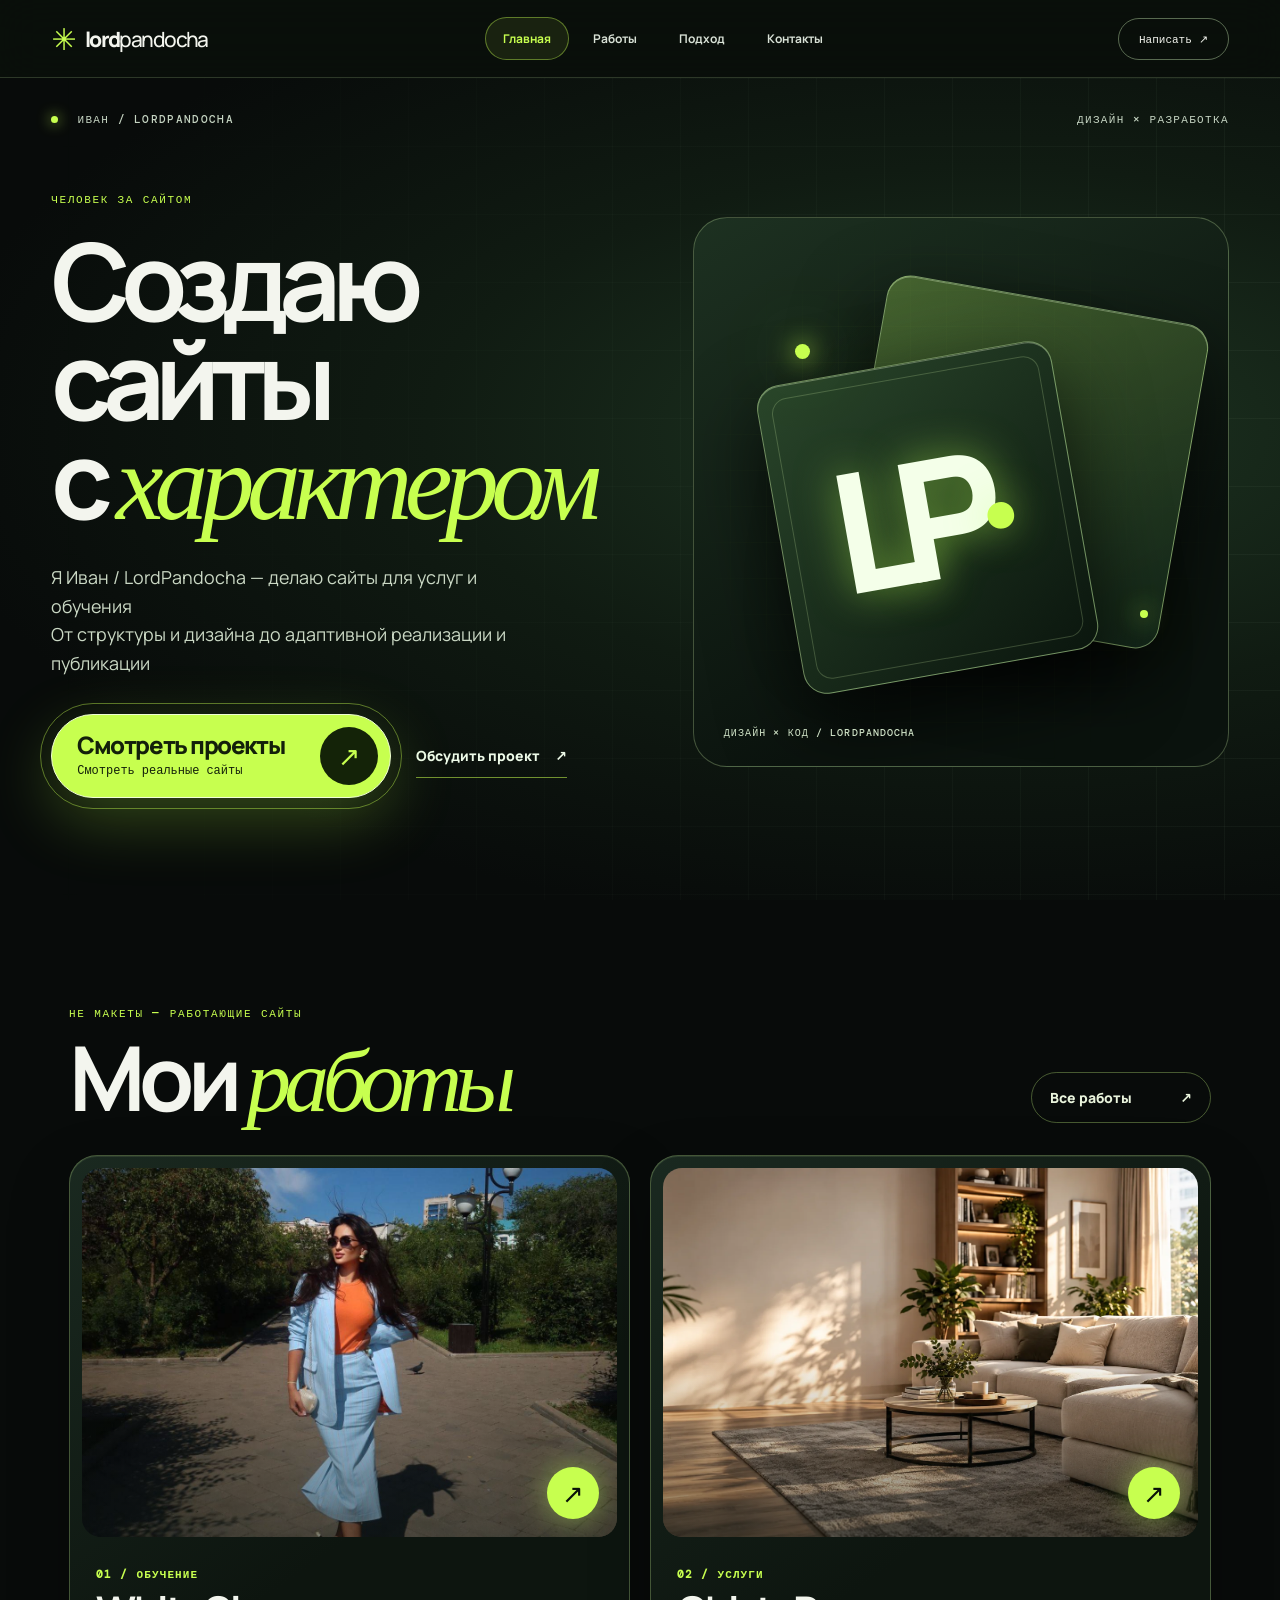
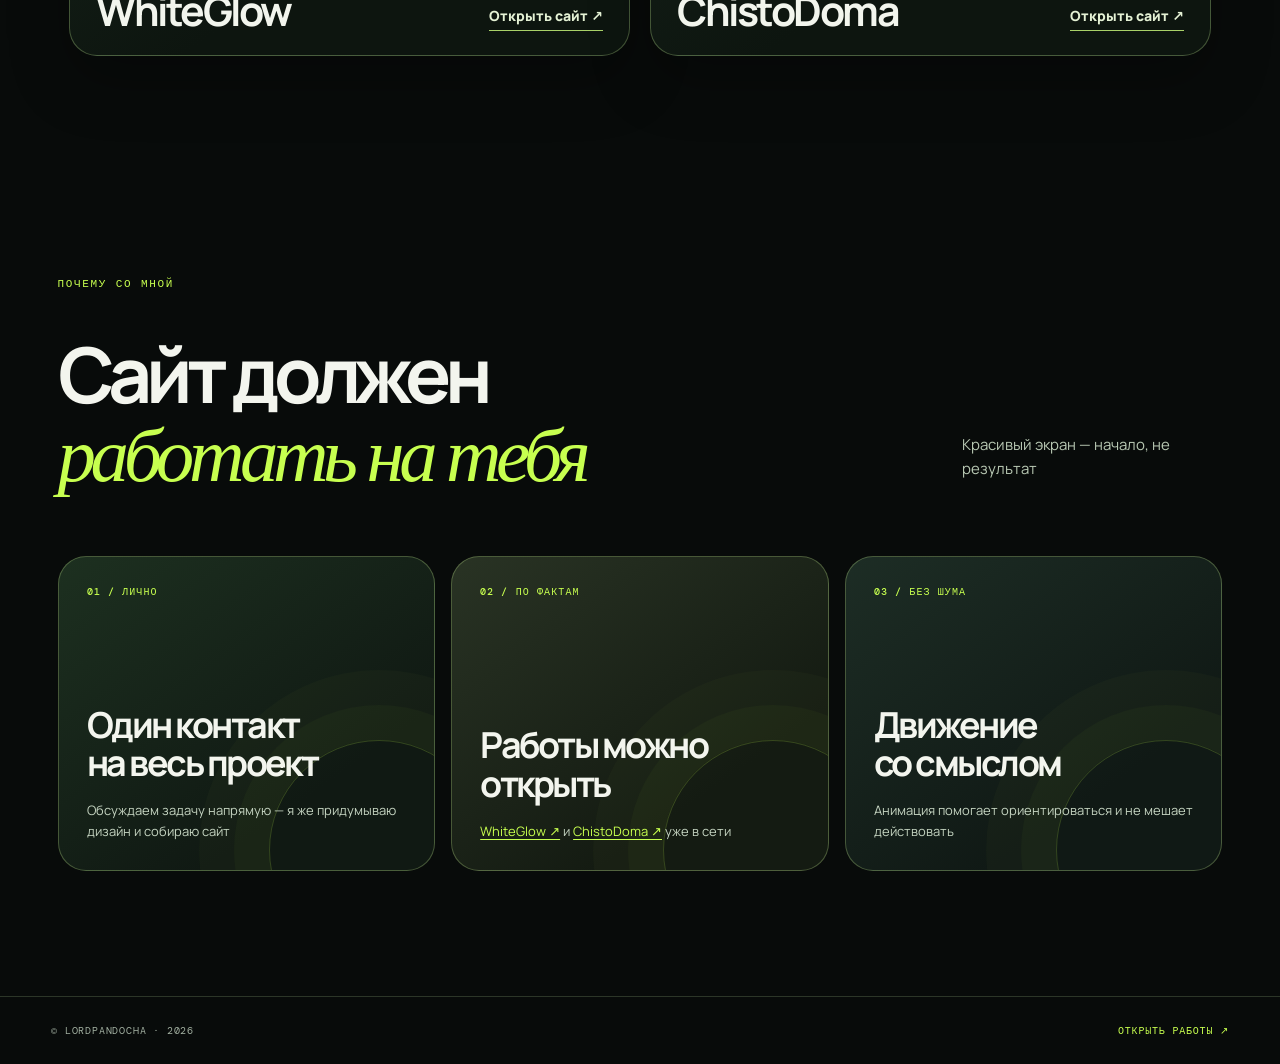
==== commit 6f96e4a6: "Clarify portfolio offer, add project stories and process outcomes" ====
--- a/index.html
+++ b/index.html
@@ -7,7 +7,7 @@
   <link rel="preconnect" href="https://fonts.googleapis.com"><link rel="preconnect" href="https://fonts.gstatic.com" crossorigin>
   <link href="https://fonts.googleapis.com/css2?family=DM+Mono:wght@400;500&family=Manrope:wght@400;500;600;700;800&display=swap" rel="stylesheet">
   <link rel="stylesheet" href="site.css?v=16"><script src="site.js?v=8" defer></script>
-</head>
+<link rel="stylesheet" href="refinements.css?v=1"><script src="refinements.js?v=1" defer></script></head>
 <body class="page-home">
   <a class="skip-link" href="#main">К содержанию</a>
   <header class="site-header"><a class="brand" href="index.html" aria-label="LordPandocha — главная"><span class="brand-star">✳</span>lord<span>pandocha</span></a><nav aria-label="Основная навигация"><a href="index.html" aria-current="page">Главная</a><a href="works.html">Работы</a><a href="approach.html">Подход</a><a href="contact.html">Контакты</a></nav><a class="header-cta" href="https://t.me/LordPandocha" target="_blank" rel="noopener noreferrer">Написать ↗</a></header>
@@ -16,7 +16,7 @@
       <div class="home-grid" aria-hidden="true"></div>
       <div class="home-topline"><span><i></i> Иван / LordPandocha</span><span>Дизайн × разработка</span></div>
       <div class="home-about-layout">
-        <div class="home-about-copy"><span class="overline">ЧЕЛОВЕК ЗА САЙТОМ</span><h1 id="home-title">Привет<br>я <em>Иван</em></h1><p>Я LordPandocha — придумываю дизайн и собираю сайты, в которых легко найти главное</p><div class="home-actions"><a class="go-button" id="go-button" href="works.html" aria-label="Поехали — открыть мои работы"><span class="go-label"><strong>Мои работы</strong><small>Смотреть реальные сайты</small></span><span class="go-plane" aria-hidden="true">↗</span></a><a class="home-contact-link" href="contact.html">Обсудить сайт <span aria-hidden="true">↗</span></a></div></div>
+        <div class="home-about-copy"><span class="overline">ЧЕЛОВЕК ЗА САЙТОМ</span><h1 id="home-title">Создаю сайты<br>с <em>характером</em></h1><p>Я Иван / LordPandocha — делаю сайты для услуг и обучения<br>От структуры и дизайна до адаптивной реализации и публикации</p><div class="home-actions"><a class="go-button" id="go-button" href="works.html" aria-label="Поехали — открыть мои работы"><span class="go-label"><strong>Смотреть проекты</strong><small>Смотреть реальные сайты</small></span><span class="go-plane" aria-hidden="true">↗</span></a><a class="home-contact-link" href="contact.html">Обсудить проект <span aria-hidden="true">↗</span></a></div></div>
         <div class="about-visual home-visual" aria-hidden="true"><div class="about-grid"></div><div class="about-frame frame-back"></div><div class="about-frame frame-front"><span>LP<span class="about-dot">·</span></span></div><div class="about-spark spark-one"></div><div class="about-spark spark-two"></div><small>ДИЗАЙН × КОД / LORDPANDOCHA</small></div>
       </div>
     </section>
--- a/refinements.css
+++ b/refinements.css
@@ -0,0 +1,20 @@
+.case-studies,.process-results{padding:80px 0}
+.case-studies h2,.process-results h2{font-size:clamp(36px,5vw,70px);line-height:1.05;letter-spacing:-.06em;margin:20px 0 36px}
+.case-studies h2 em,.process-results h2 em{font-family:Georgia,serif;color:var(--lime);font-weight:400}
+.case-detail{border:1px solid #aacd7055;border-radius:24px;margin:16px 0;background:#121d14;overflow:hidden}
+.case-detail summary{display:flex;align-items:center;gap:24px;cursor:pointer;padding:28px;min-height:80px}
+.case-detail summary span{font:12px var(--mono);color:var(--lime)}
+.case-detail summary strong{flex:1;font-size:clamp(18px,2vw,27px)}
+.case-detail summary b{font-size:28px;color:var(--lime)}
+.case-detail[open] summary b{transform:rotate(45deg)}
+.case-body{display:grid;grid-template-columns:1fr 1fr;gap:28px;padding:8px 28px 32px}
+.case-body h3,.process-results h3{margin:0 0 10px;font-size:19px}
+.case-body p,.process-results p{margin:0;color:#bdcab9;line-height:1.75;max-width:58ch}
+.case-body>a{align-self:end;justify-self:start}
+.process-results ol{list-style:none;counter-reset:step;display:grid;grid-template-columns:repeat(3,1fr);gap:16px;padding:0}
+.process-results li{counter-increment:step;padding:26px;border:1px solid #aacd7044;border-radius:22px;background:#111a13}
+.process-results li::before{content:"0" counter(step);display:block;color:var(--lime);font:12px var(--mono);margin-bottom:28px}
+a:focus-visible,button:focus-visible,summary:focus-visible{outline:3px solid var(--lime);outline-offset:5px}
+.reading-progress{position:fixed;top:0;left:0;right:0;height:3px;background:var(--lime);transform:scaleX(0);transform-origin:left;z-index:1000;pointer-events:none}
+@media(prefers-reduced-motion:no-preference){.reveal-ready{opacity:0;transform:translateY(18px);transition:opacity .6s ease,transform .6s ease}.reveal-ready.is-revealed{opacity:1;transform:none}.home-about-copy h1{animation:hero-enter .65s ease both}@keyframes hero-enter{from{opacity:.2;transform:translateY(14px)}to{opacity:1;transform:none}}}
+@media(max-width:680px){.case-body,.process-results ol{grid-template-columns:1fr}.case-detail summary{align-items:start;flex-wrap:wrap;padding:22px;gap:12px}.case-detail summary span{width:100%}.case-body{padding:0 22px 28px}.case-studies,.process-results{padding:56px 0}.home-about-copy h1{font-size:clamp(48px,12vw,76px)}}
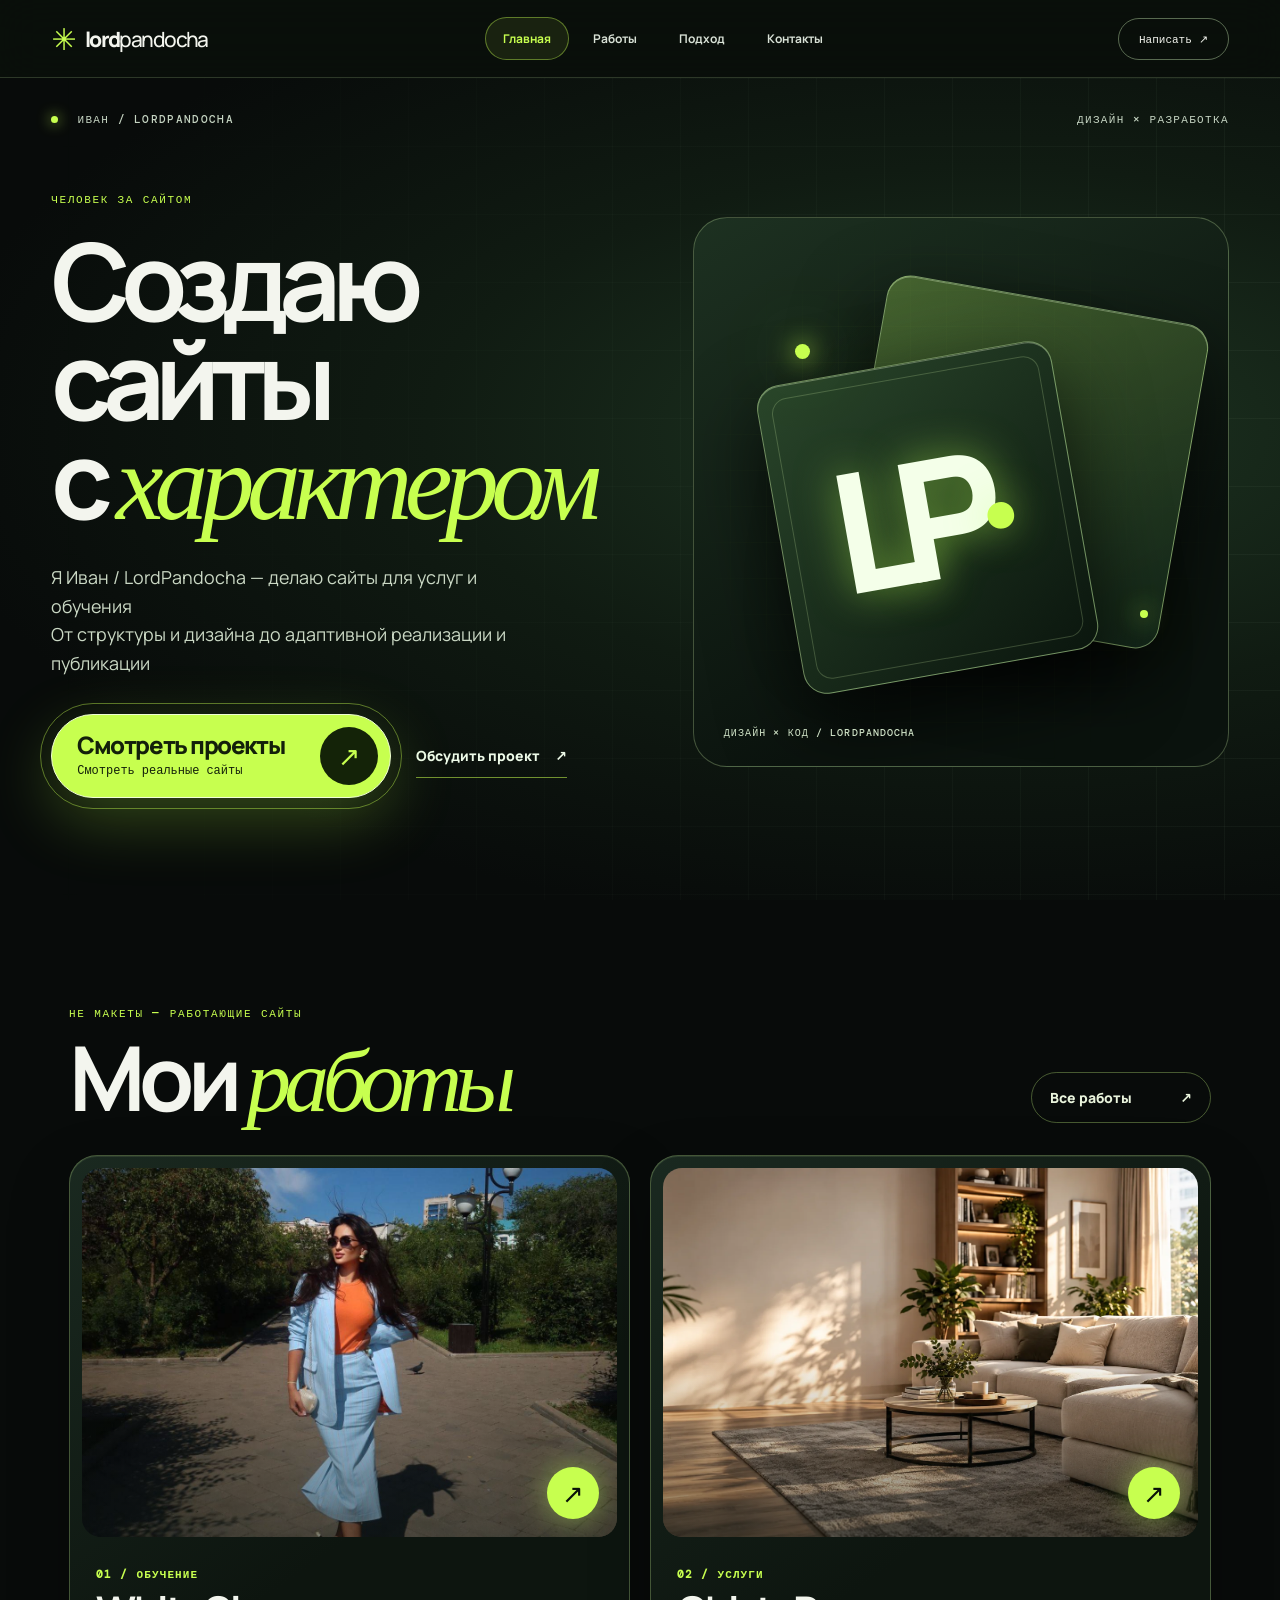
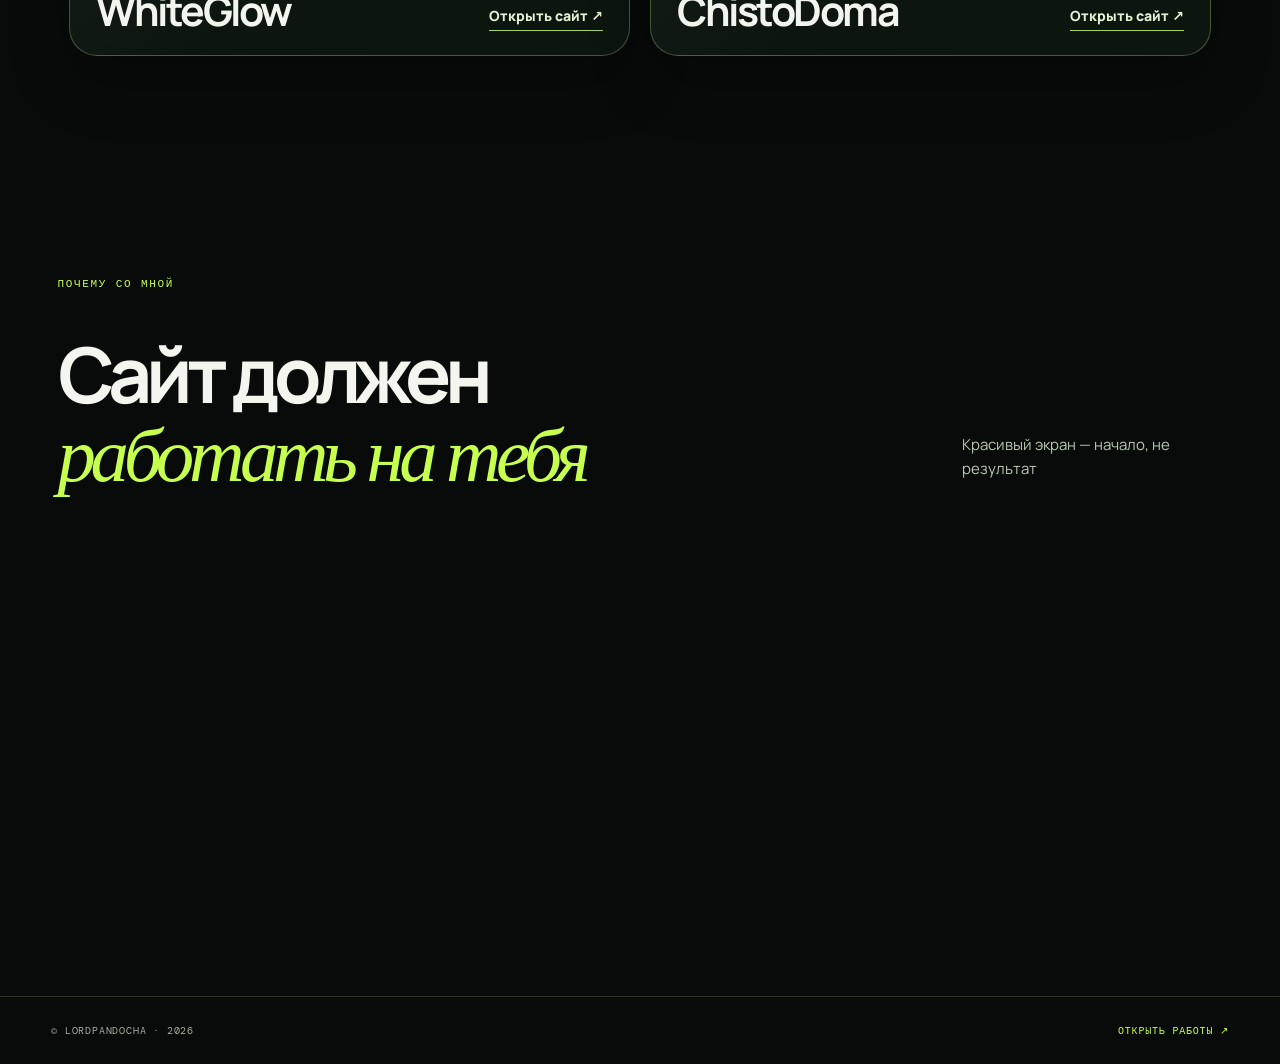
==== commit 54606331: "Set generated personal portfolio social preview cover" ====
--- a/index.html
+++ b/index.html
@@ -7,7 +7,7 @@
   <link rel="preconnect" href="https://fonts.googleapis.com"><link rel="preconnect" href="https://fonts.gstatic.com" crossorigin>
   <link href="https://fonts.googleapis.com/css2?family=DM+Mono:wght@400;500&family=Manrope:wght@400;500;600;700;800&display=swap" rel="stylesheet">
   <link rel="stylesheet" href="site.css?v=16"><script src="site.js?v=8" defer></script>
-<link rel="stylesheet" href="refinements.css?v=1"><script src="refinements.js?v=1" defer></script></head>
+<link rel="stylesheet" href="refinements.css?v=1"><script src="refinements.js?v=1" defer></script><meta property="og:type" content="website"><meta property="og:site_name" content="LordPandocha"><meta property="og:title" content="LordPandocha — дизайн и разработка сайтов"><meta property="og:description" content="Иван / LordPandocha — мои работы, подход и связь для обсуждения сайта"><meta property="og:image" content="https://lordpandocha.github.io/LordPandocha/social-cover-v1.jpg"><meta property="og:image:alt" content="LordPandocha — авторское портфолио, дизайн и разработка сайтов"><meta name="twitter:card" content="summary_large_image"><meta name="twitter:image" content="https://lordpandocha.github.io/LordPandocha/social-cover-v1.jpg"></head>
 <body class="page-home">
   <a class="skip-link" href="#main">К содержанию</a>
   <header class="site-header"><a class="brand" href="index.html" aria-label="LordPandocha — главная"><span class="brand-star">✳</span>lord<span>pandocha</span></a><nav aria-label="Основная навигация"><a href="index.html" aria-current="page">Главная</a><a href="works.html">Работы</a><a href="approach.html">Подход</a><a href="contact.html">Контакты</a></nav><a class="header-cta" href="https://t.me/LordPandocha" target="_blank" rel="noopener noreferrer">Написать ↗</a></header>
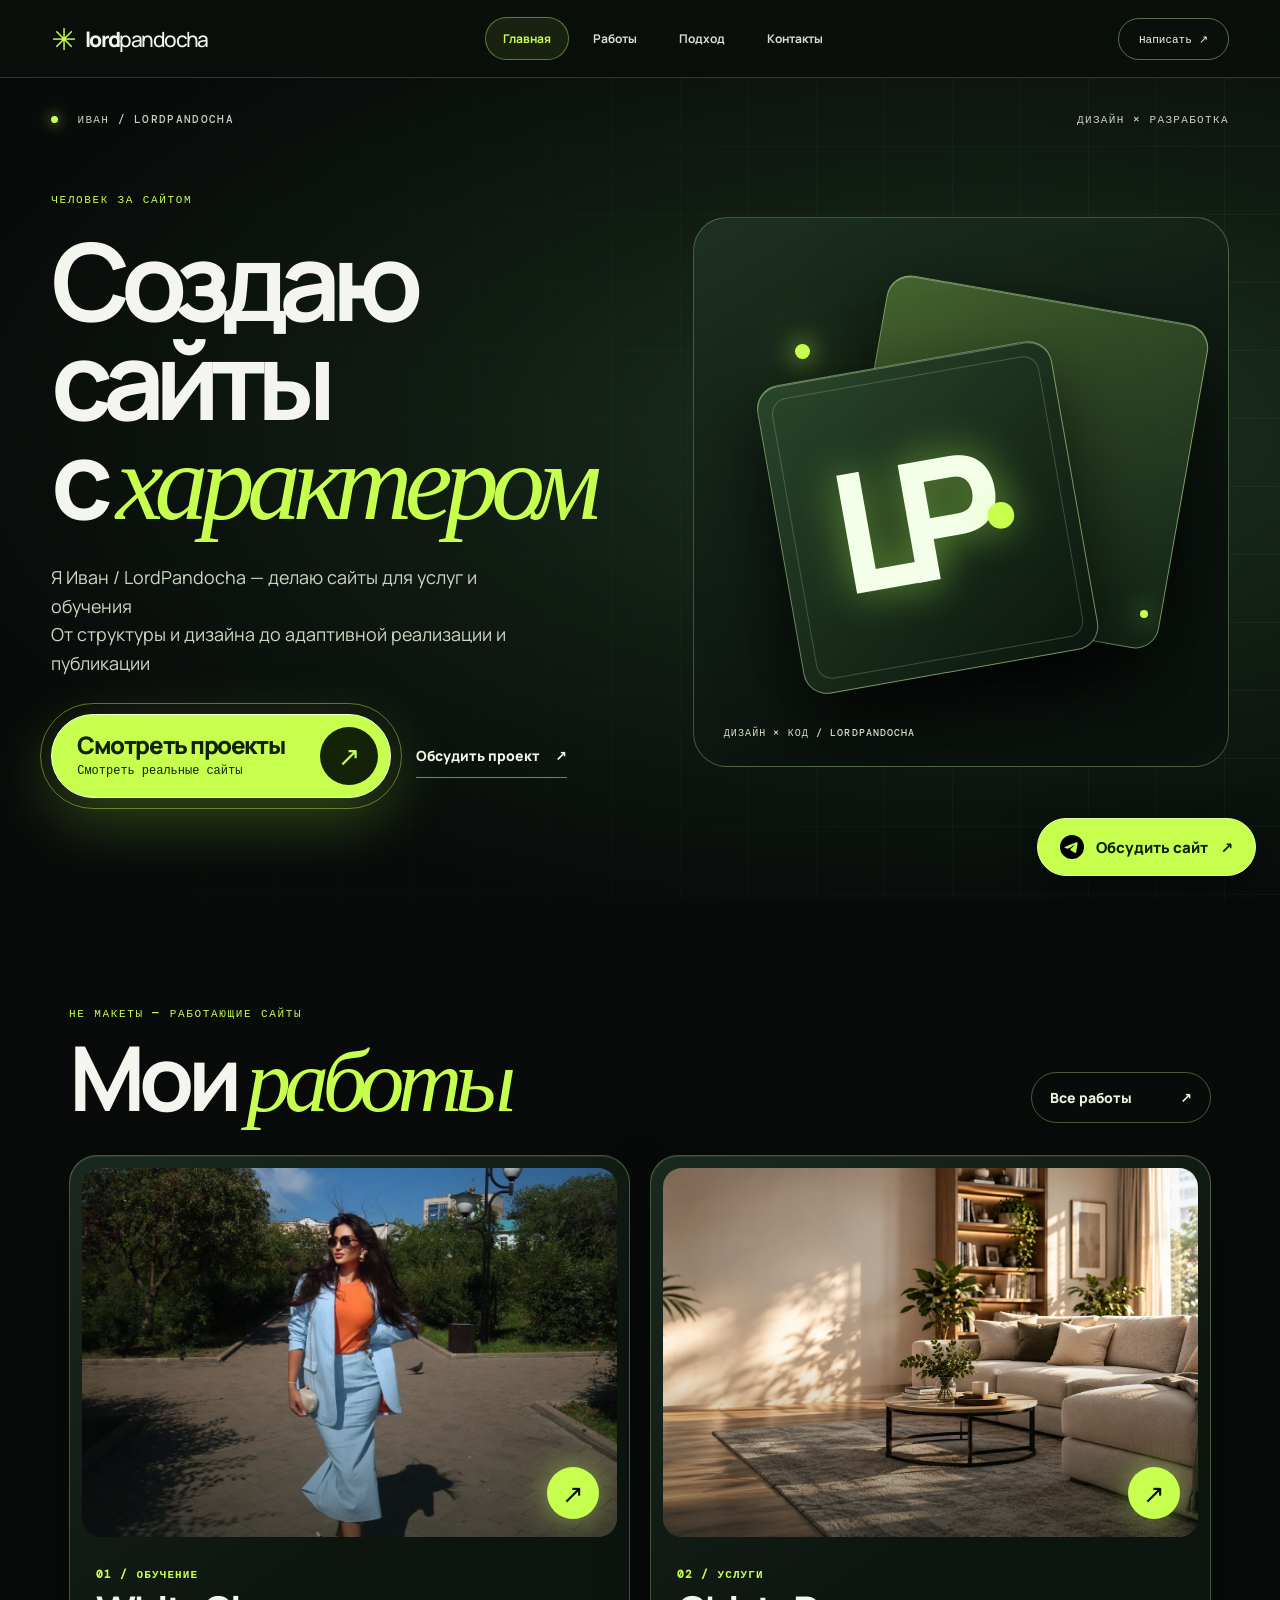
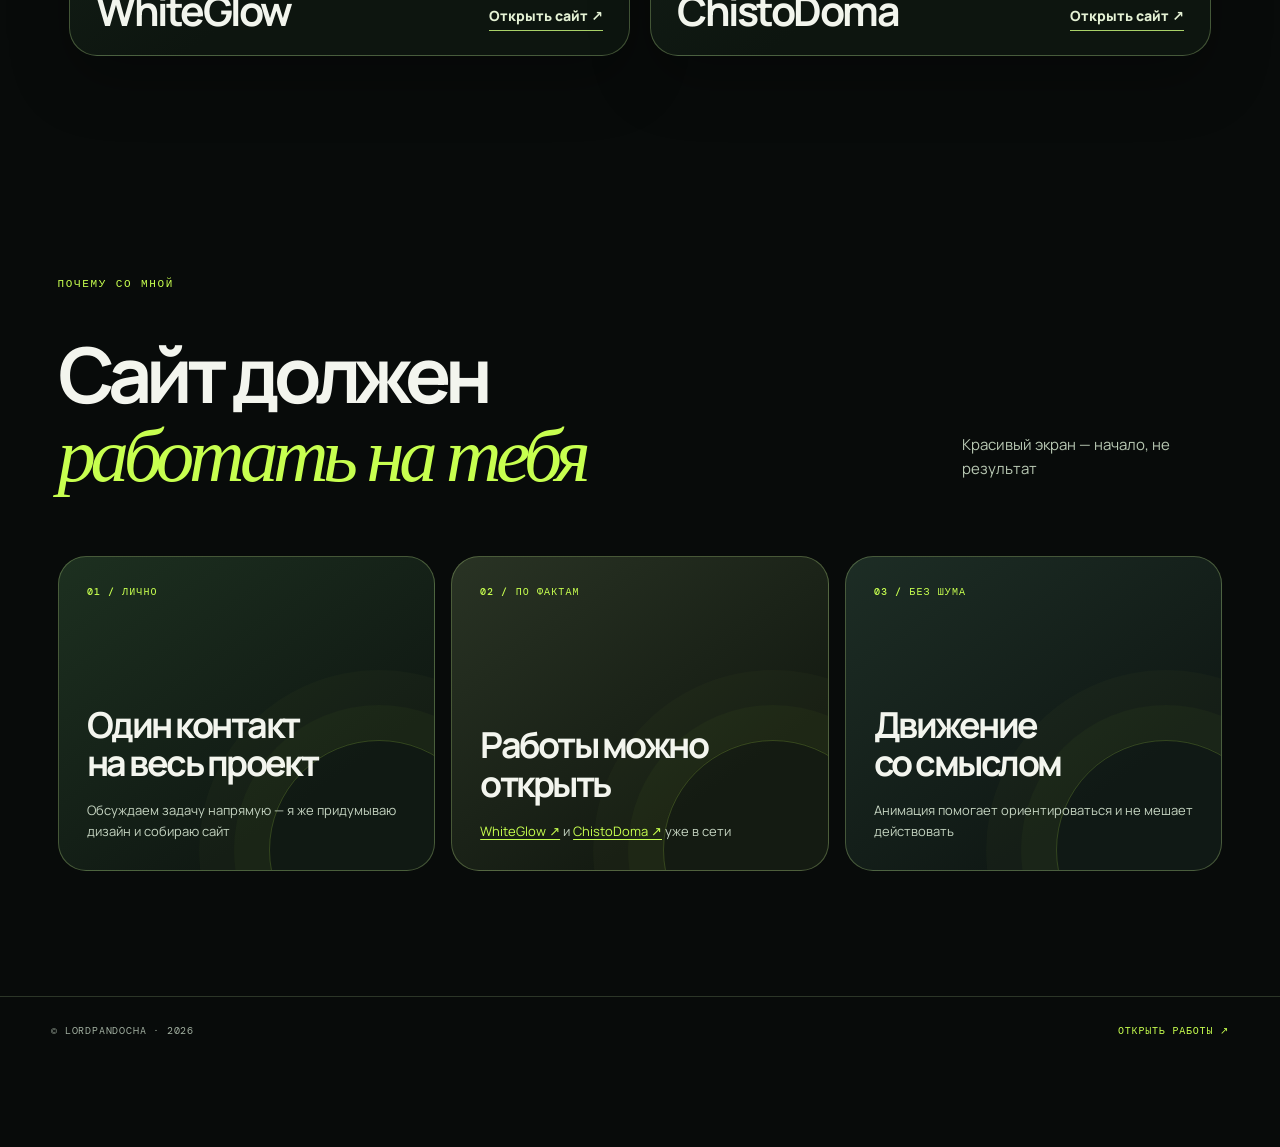
==== commit 7dd89fcd: "Place case details by project links and fix approach copy and contact access" ====
--- a/index.html
+++ b/index.html
@@ -7,7 +7,7 @@
   <link rel="preconnect" href="https://fonts.googleapis.com"><link rel="preconnect" href="https://fonts.gstatic.com" crossorigin>
   <link href="https://fonts.googleapis.com/css2?family=DM+Mono:wght@400;500&family=Manrope:wght@400;500;600;700;800&display=swap" rel="stylesheet">
   <link rel="stylesheet" href="site.css?v=16"><script src="site.js?v=8" defer></script>
-<link rel="stylesheet" href="refinements.css?v=1"><script src="refinements.js?v=1" defer></script><meta property="og:type" content="website"><meta property="og:site_name" content="LordPandocha"><meta property="og:title" content="LordPandocha — дизайн и разработка сайтов"><meta property="og:description" content="Иван / LordPandocha — мои работы, подход и связь для обсуждения сайта"><meta property="og:image" content="https://lordpandocha.github.io/LordPandocha/social-cover-v1.jpg"><meta property="og:image:alt" content="LordPandocha — авторское портфолио, дизайн и разработка сайтов"><meta name="twitter:card" content="summary_large_image"><meta name="twitter:image" content="https://lordpandocha.github.io/LordPandocha/social-cover-v1.jpg"></head>
+<link rel="stylesheet" href="refinements.css?v=2"><script src="refinements.js?v=2" defer></script><meta property="og:type" content="website"><meta property="og:site_name" content="LordPandocha"><meta property="og:title" content="LordPandocha — дизайн и разработка сайтов"><meta property="og:description" content="Иван / LordPandocha — мои работы, подход и связь для обсуждения сайта"><meta property="og:image" content="https://lordpandocha.github.io/LordPandocha/social-cover-v1.jpg"><meta property="og:image:alt" content="LordPandocha — авторское портфолио, дизайн и разработка сайтов"><meta name="twitter:card" content="summary_large_image"><meta name="twitter:image" content="https://lordpandocha.github.io/LordPandocha/social-cover-v1.jpg"></head>
 <body class="page-home">
   <a class="skip-link" href="#main">К содержанию</a>
   <header class="site-header"><a class="brand" href="index.html" aria-label="LordPandocha — главная"><span class="brand-star">✳</span>lord<span>pandocha</span></a><nav aria-label="Основная навигация"><a href="index.html" aria-current="page">Главная</a><a href="works.html">Работы</a><a href="approach.html">Подход</a><a href="contact.html">Контакты</a></nav><a class="header-cta" href="https://t.me/LordPandocha" target="_blank" rel="noopener noreferrer">Написать ↗</a></header>
@@ -30,5 +30,5 @@
     <section class="home-why" aria-labelledby="why-title"><div class="home-why-intro"><span class="page-label">ПОЧЕМУ СО МНОЙ</span><h2 id="why-title">Сайт должен<br><em>работать на тебя</em></h2><p>Красивый экран — начало, не результат</p></div><div class="home-why-grid"><article><span>01 / ЛИЧНО</span><h3>Один контакт<br>на весь проект</h3><p>Обсуждаем задачу напрямую — я же придумываю дизайн и собираю сайт</p></article><article><span>02 / ПО ФАКТАМ</span><h3>Работы можно<br>открыть</h3><p><a href="https://whiteglow.ru/" target="_blank" rel="noopener noreferrer">WhiteGlow ↗</a> и <a href="https://chistodoma86.ru/" target="_blank" rel="noopener noreferrer">ChistoDoma ↗</a> уже в сети</p></article><article><span>03 / БЕЗ ШУМА</span><h3>Движение<br>со смыслом</h3><p>Анимация помогает ориентироваться и не мешает действовать</p></article></div></section>
   </main>
   <footer class="site-footer"><span>© LordPandocha · 2026</span><a href="works.html">Открыть работы ↗</a></footer>
-</body>
+<a class="floating-contact" href="https://t.me/LordPandocha" target="_blank" rel="noopener noreferrer"><img src="telegram.svg" width="24" height="24" alt=""><span>Обсудить сайт</span><span aria-hidden="true">↗</span></a></body>
 </html>
--- a/refinements.css
+++ b/refinements.css
@@ -11,6 +11,23 @@
 .case-body h3,.process-results h3{margin:0 0 10px;font-size:19px}
 .case-body p,.process-results p{margin:0;color:#bdcab9;line-height:1.75;max-width:58ch}
 .case-body>a{align-self:end;justify-self:start}
+.work-copy .case-detail{margin-top:24px;border-radius:18px;width:100%}
+.work-copy .case-detail summary{padding:18px;min-height:56px;gap:12px}
+.work-copy .case-detail summary strong{font-size:16px;letter-spacing:0}
+.work-copy .case-body{grid-template-columns:1fr;padding:0 18px 24px;gap:22px}
+.work-copy .case-body p{font-size:15px;letter-spacing:0;line-height:1.7}
+.work-copy,.work-links,.process-head>div,.page-intro{min-width:0}
+.work-links{flex-wrap:wrap}
+.page-intro h1,.process-head h2{overflow-wrap:normal;word-break:normal;letter-spacing:-.055em}
+.process-head{gap:24px;align-items:end}
+.process-head h2{font-size:clamp(38px,5.4vw,76px);line-height:1.12}
+.process-head h2 em{display:inline-block}
+.page-intro p{max-width:44ch;line-height:1.6;text-wrap:pretty}
+.floating-contact{position:fixed;right:24px;bottom:24px;z-index:90;display:flex;align-items:center;gap:12px;padding:16px 22px;min-height:56px;border:1px solid #dcffa4;border-radius:999px;background:#c7ff4f;color:#102006;font-size:15px;font-weight:800;text-decoration:none;box-shadow:0 8px 36px #0008}
+.floating-contact img{display:block}
+.floating-contact:hover{background:#e1ff9e}
+.site-footer{padding-bottom:110px}
+@media(max-width:680px){.floating-contact{right:16px;bottom:max(16px,env(safe-area-inset-bottom));padding:14px 18px}.process-head{flex-direction:column;align-items:start}.process-head h2{font-size:clamp(34px,9vw,52px)}.work-copy h2{font-size:clamp(30px,8vw,48px)}.case-detail summary strong{min-width:0;line-height:1.5}.page-intro h1{font-size:clamp(42px,11vw,70px)}}
 .process-results ol{list-style:none;counter-reset:step;display:grid;grid-template-columns:repeat(3,1fr);gap:16px;padding:0}
 .process-results li{counter-increment:step;padding:26px;border:1px solid #aacd7044;border-radius:22px;background:#111a13}
 .process-results li::before{content:"0" counter(step);display:block;color:var(--lime);font:12px var(--mono);margin-bottom:28px}
